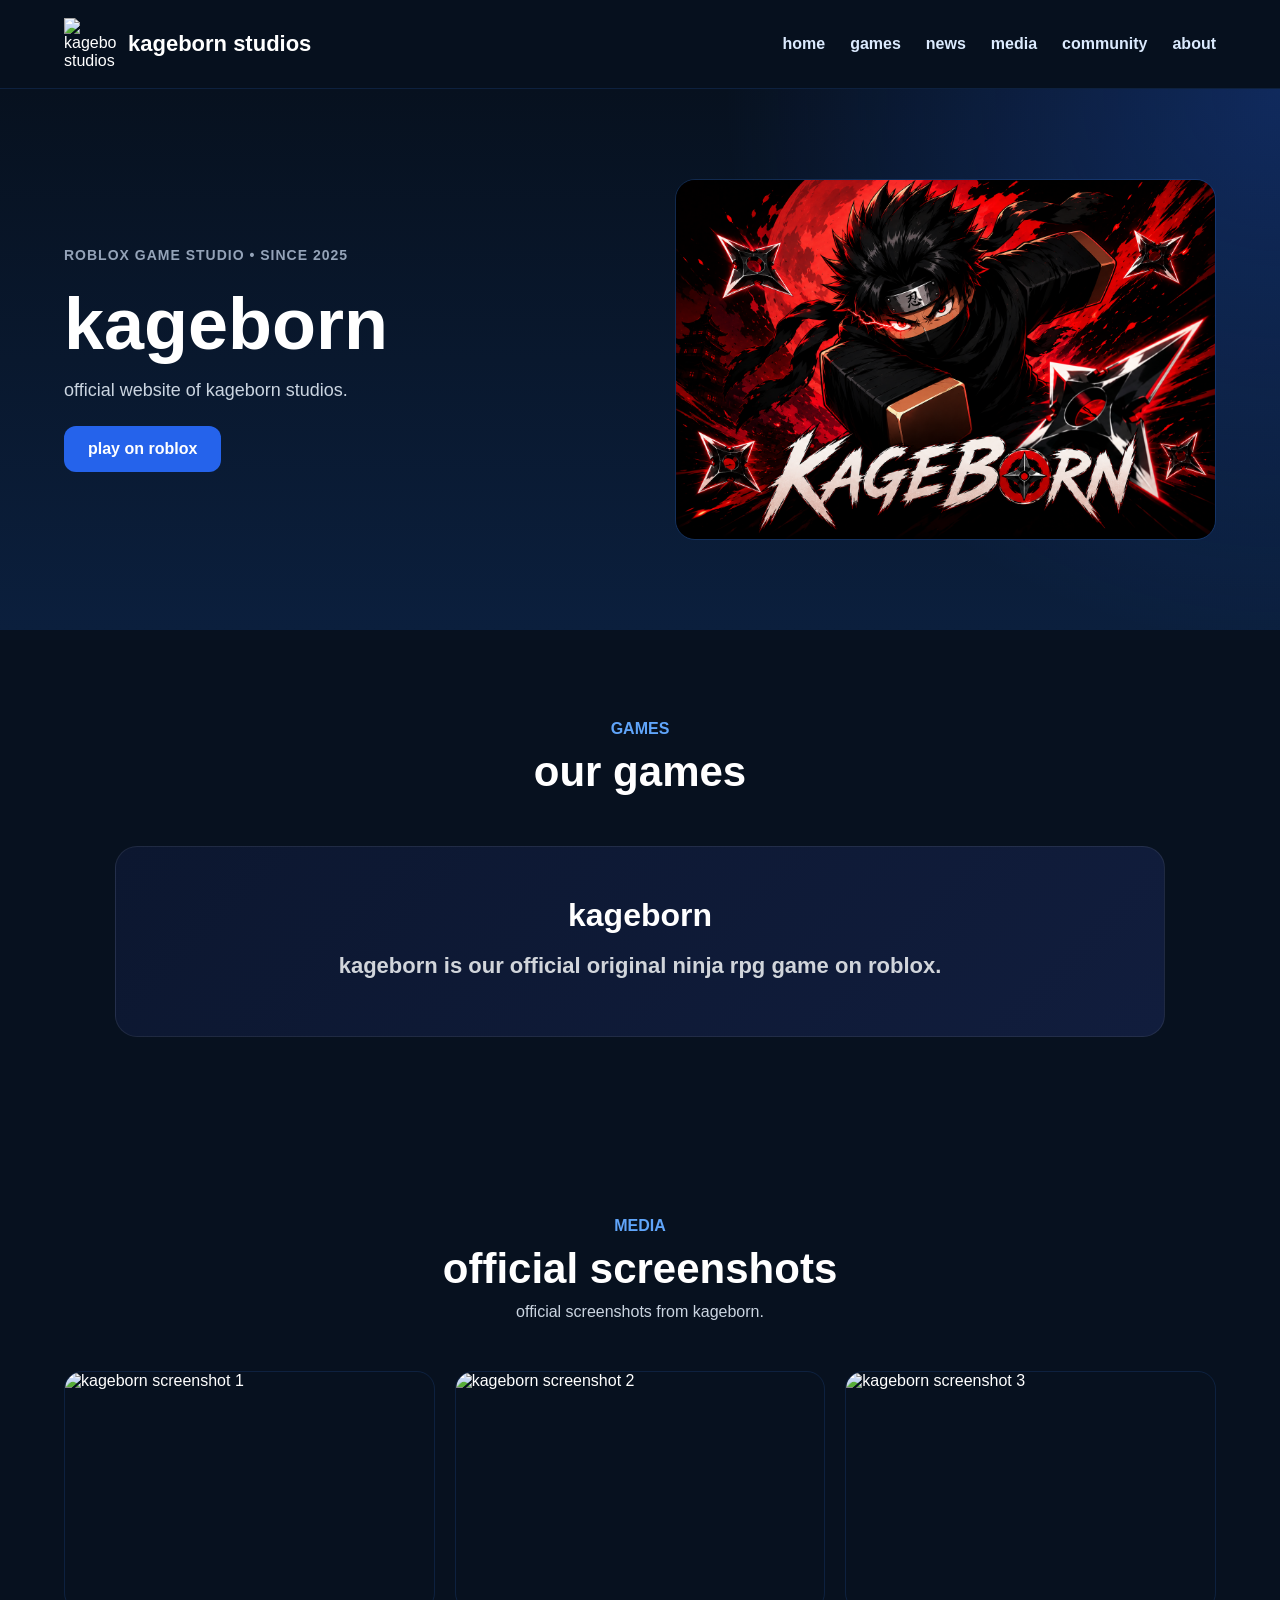
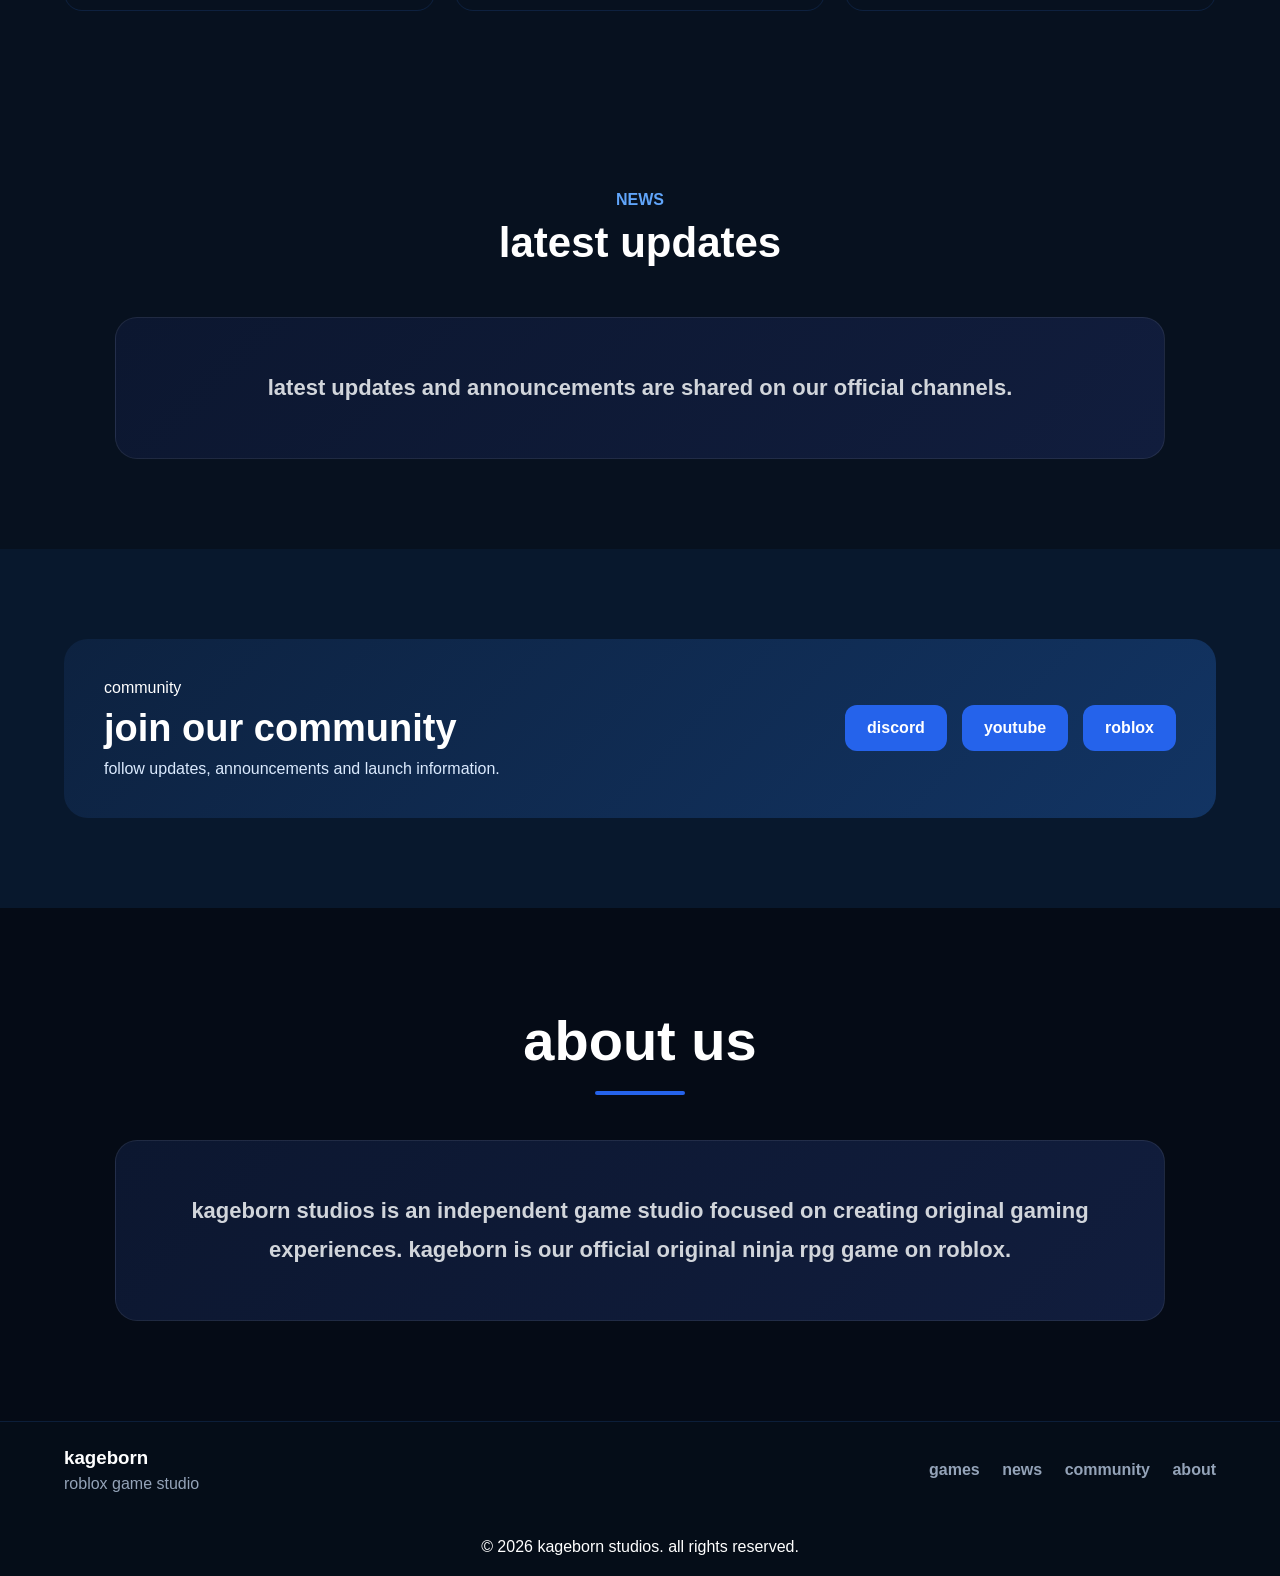
==== index.html @ 682c00c6 "I Added structured data for FAQ and updated content." ====
<!doctype html>
<html lang="en">

<head>
  <meta charset="utf-8">
  <meta name="viewport" content="width=device-width, initial-scale=1.0">
  <meta name="google" content="notranslate">
  <meta http-equiv="content-language" content="en">

  <title>kageborn | roblox ninja rpg</title>
  <meta name="description" content="official website of kageborn studios, creators of kageborn, a roblox ninja rpg game.">

  <link rel="canonical" href="https://kageborn.com/">
  <link rel="icon" type="image/png" href="png/logo.png">
  <link rel="stylesheet" href="style.css">

  <script type="application/ld+json">
  {
    "@context":"https://schema.org",
    "@type":"FAQPage",
    "mainEntity":[
      {
        "@type":"Question",
        "name":"What is Kageborn?",
        "acceptedAnswer":{
          "@type":"Answer",
          "text":"Kageborn is an original ninja RPG game on Roblox developed by Kageborn Studios."
        }
      },
      {
        "@type":"Question",
        "name":"Is Kageborn free to play?",
        "acceptedAnswer":{
          "@type":"Answer",
          "text":"Yes, Kageborn is free to play on Roblox."
        }
      },
      {
        "@type":"Question",
        "name":"Can I play Kageborn on mobile?",
        "acceptedAnswer":{
          "@type":"Answer",
          "text":"Yes, Kageborn supports mobile devices."
        }
      }
    ]
  }
  </script>
</head>

<body>

<header class="site-header">
  <div class="container header-row">
    <div class="brand">
      <img src="png/logo.png" alt="kageborn studios">
      <span translate="no">kageborn studios</span>
    </div>

    <nav>
      <a href="#home">home</a>
      <a href="#games">games</a>
      <a href="#news">news</a>
      <a href="#media">media</a>
      <a href="#community">community</a>
      <a href="#about">about</a>
    </nav>
  </div>
</header>

<main>

<section class="hero" id="home">
  <div class="container hero-grid">
    <div class="hero-text">
      <span class="tag">roblox game studio • since 2025</span>
      <h1 translate="no">kageborn</h1>
      <p>official website of kageborn studios.</p>

      <div class="buttons">
        <a href="https://www.roblox.com/pt/games/104859382729740/kageborn"
           target="_blank"
           rel="noopener"
           class="btn primary">
          play on roblox
        </a>
      </div>
    </div>

    <div class="hero-image">
      <img src="png/logokageborn.png" alt="kageborn logo">
    </div>
  </div>
</section>

<section class="section" id="games">
  <div class="container">
    <div class="section-title">
      <span>games</span>
      <h2>our games</h2>
    </div>

    <div class="about-box">
      <h3>kageborn</h3>
      <p>kageborn is our official original ninja rpg game on roblox.</p>
    </div>
  </div>
</section>

<section class="section gallery-section" id="media">
  <div class="container">
    <div class="section-title">
      <span>media</span>
      <h2>official screenshots</h2>
      <p>official screenshots from kageborn.</p>
    </div>

    <div class="gallery-grid">
      <img src="png/game1.png" alt="kageborn screenshot 1">
      <img src="png/game2.png" alt="kageborn screenshot 2">
      <img src="png/game3.png" alt="kageborn screenshot 3">
    </div>
  </div>
</section>

<section class="section" id="news">
  <div class="container">
    <div class="section-title">
      <span>news</span>
      <h2>latest updates</h2>
    </div>

    <div class="about-box">
      <p>latest updates and announcements are shared on our official channels.</p>
    </div>
  </div>
</section>

<section class="section community-section" id="community">
  <div class="container">
    <div class="community-box">
      <div>
        <span>community</span>
        <h2>join our community</h2>
        <p>follow updates, announcements and launch information.</p>
      </div>

      <div class="community-links">
        <a href="https://discord.gg/5j5veKVhXb" target="_blank">discord</a>
        <a href="https://youtube.com/" target="_blank">youtube</a>
        <a href="https://www.roblox.com/" target="_blank">roblox</a>
      </div>
    </div>
  </div>
</section>

<section class="section about-section" id="about">
  <div class="container">
    <div class="about-title">
      <h2>about us</h2>
      <span></span>
    </div>

    <div class="about-box">
      <p>
        kageborn studios is an independent game studio focused on creating original gaming experiences. kageborn is our official original ninja rpg game on roblox.
      </p>
    </div>
  </div>
</section>

</main>

<footer>
  <div class="container footer-row">
    <div>
      <h3>kageborn</h3>
      <p>roblox game studio</p>
    </div>

    <div>
      <a href="#games">games</a>
      <a href="#news">news</a>
      <a href="#community">community</a>
      <a href="#about">about</a>
    </div>
  </div>

  <div style="text-align:center;padding:20px 0;">
    © 2026 kageborn studios. all rights reserved.
  </div>
</footer>

</body>
</html>
---- style.css ----
*{
    margin:0;
    padding:0;
    box-sizing:border-box;
}

html{
    scroll-behavior:smooth;
}

body{
    background:#07111f;
    color:#ffffff;
    font-family:arial,sans-serif;
}

.container{
    width:90%;
    max-width:1200px;
    margin:auto;
}

.site-header{
    position:sticky;
    top:0;
    z-index:1000;
    background:rgba(7,17,31,.95);
    backdrop-filter:blur(10px);
    border-bottom:1px solid rgba(59,130,246,.15);
}

.header-row{
    display:flex;
    justify-content:space-between;
    align-items:center;
    padding:18px 0;
}

.brand{
    display:flex;
    align-items:center;
    gap:12px;
}

.brand img{
    width:52px;
    height:52px;
    object-fit:contain;
}

.brand span{
    font-size:22px;
    font-weight:700;
}

nav{
    display:flex;
    gap:25px;
    flex-wrap:wrap;
}

nav a{
    text-decoration:none;
    color:#dbeafe;
    font-weight:600;
}

nav a:hover{
    color:#60a5fa;
}

.hero{
    padding:90px 0;
    background:
    radial-gradient(circle at top right, rgba(37,99,235,.30), transparent 40%),
    linear-gradient(180deg,#07111f,#0b1f3d);
}

.hero-grid{
    display:grid;
    grid-template-columns:1fr 1fr;
    gap:70px;
    align-items:center;
}

.tag{
    display:block;
    color:#94a3b8;
    font-size:14px;
    font-weight:700;
    letter-spacing:1px;
    text-transform:uppercase;
    margin-bottom:20px;
}

.hero h1{
    font-size:72px;
    margin-bottom:15px;
}

.hero p{
    color:#cbd5e1;
    font-size:18px;
    margin-bottom:25px;
}

.launch-box{
    display:inline-block;
    padding:15px 24px;
    background:#102c57;
    border:1px solid #2563eb;
    border-radius:14px;
    font-weight:700;
    margin-bottom:30px;
}

.buttons{
    display:flex;
    gap:15px;
    flex-wrap:wrap;
}

.btn{
    padding:14px 24px;
    border-radius:12px;
    text-decoration:none;
    font-weight:700;
    transition:.2s;
}

.primary{
    background:#2563eb;
    color:white;
}

.secondary{
    background:#152844;
    color:white;
}

.btn:hover{
    transform:translateY(-2px);
}

.hero-image{
    display:flex;
    justify-content:flex-end;
}

.hero-image img{
    width:100%;
    max-width:650px;
    display:block;
    border-radius:20px;
    border:1px solid rgba(59,130,246,.20);
}

.section{
    padding:90px 0;
}

.section-title{
    text-align:center;
    max-width:800px;
    margin:auto auto 50px;
}

.section-title span{
    color:#60a5fa;
    font-weight:700;
    text-transform:uppercase;
}

.section-title h2{
    font-size:42px;
    margin:10px 0;
}

.section-title p{
    color:#cbd5e1;
}

.gallery-grid{
    display:grid;
    grid-template-columns:repeat(3,1fr);
    gap:20px;
}

.gallery-grid img{
    width:100%;
    height:240px;
    object-fit:cover;
    border-radius:18px;
    border:1px solid rgba(59,130,246,.15);
}

.about-section{
    background:#050b16;
    padding:100px 0;
}

.about-title{
    text-align:center;
    margin-bottom:45px;
}

.about-title h2{
    font-size:56px;
    font-weight:800;
    color:#ffffff;
}

.about-title span{
    display:block;
    width:90px;
    height:4px;
    margin:18px auto 0;
    border-radius:999px;
    background:#2563eb;
}

.about-box{
    max-width:1050px;
    margin:0 auto;
    background:linear-gradient(135deg,#0c1730,#111d3d);
    border:1px solid rgba(255,255,255,.08);
    border-radius:22px;
    padding:50px;
    text-align:center;
}

.about-box h3{
    font-size:32px;
    margin-bottom:12px;
}

.about-box p{
    color:#d1d5db;
    font-size:22px;
    line-height:1.8;
    font-weight:600;
}

.community-section{
    background:#08182d;
}

.community-box{
    background:linear-gradient(135deg,#0d2240,#123463);
    border-radius:24px;
    padding:40px;
    display:flex;
    justify-content:space-between;
    align-items:center;
    gap:30px;
}

.community-box h2{
    font-size:38px;
    margin:10px 0;
}

.community-box p{
    color:#dbeafe;
}

.community-links{
    display:flex;
    gap:15px;
    flex-wrap:wrap;
}

.community-links a{
    text-decoration:none;
    background:#2563eb;
    color:white;
    padding:14px 22px;
    border-radius:12px;
    font-weight:700;
}

footer{
    border-top:1px solid rgba(59,130,246,.15);
    background:#050d18;
}

.footer-row{
    padding:25px 0;
    color:#94a3b8;
    display:flex;
    justify-content:space-between;
    align-items:center;
    gap:20px;
}

.footer-row h3{
    color:white;
    margin-bottom:6px;
}

.footer-row a{
    color:#94a3b8;
    text-decoration:none;
    margin-left:18px;
    font-weight:700;
}

.footer-row a:hover{
    color:#60a5fa;
}

@media(max-width:900px){

    .hero-grid{
        grid-template-columns:1fr;
    }

    .gallery-grid{
        grid-template-columns:1fr;
    }

    .community-box{
        flex-direction:column;
        text-align:center;
    }

    .header-row{
        flex-direction:column;
        gap:15px;
    }

    .footer-row{
        flex-direction:column;
        text-align:center;
    }

    .footer-row a{
        margin:8px;
        display:inline-block;
    }

    .hero h1{
        font-size:48px;
    }

    .about-title h2{
        font-size:42px;
    }

    .about-box{
        padding:35px;
    }

    .about-box p{
        font-size:18px;
    }
}
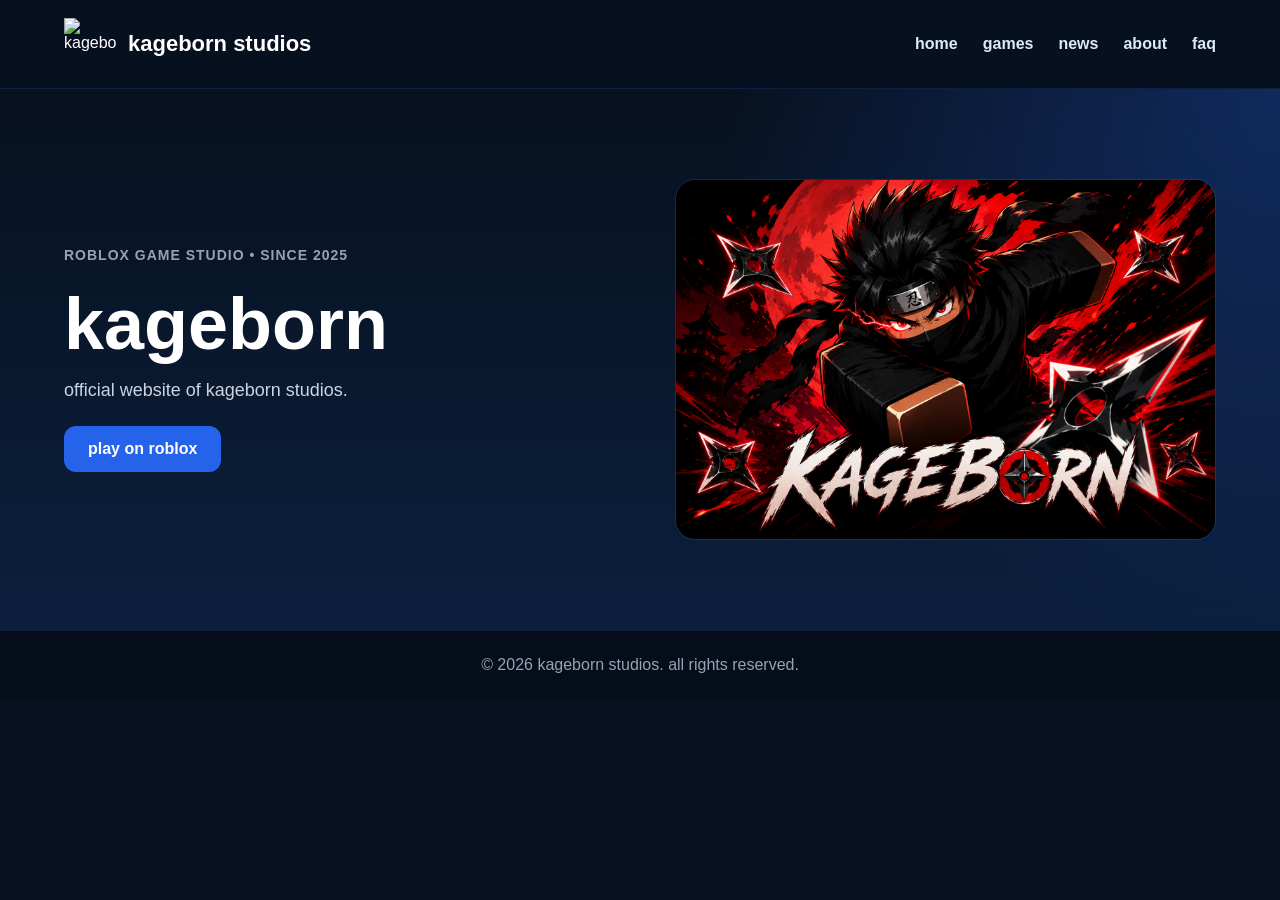
==== commit 3098a697: "I Removed redundant meta tags and sections, streamlined header and footer content." ====
--- a/index.html
+++ b/index.html
@@ -1,194 +1,56 @@
 <!doctype html>
 <html lang="en">
+<head>
+<meta charset="utf-8">
+<meta name="viewport" content="width=device-width, initial-scale=1.0">
+<title>kageborn | roblox ninja rpg</title>
+<meta name="description" content="official website of kageborn studios.">
 
-<head>
-  <meta charset="utf-8">
-  <meta name="viewport" content="width=device-width, initial-scale=1.0">
-  <meta name="google" content="notranslate">
-  <meta http-equiv="content-language" content="en">
-
-  <title>kageborn | roblox ninja rpg</title>
-  <meta name="description" content="official website of kageborn studios, creators of kageborn, a roblox ninja rpg game.">
-
-  <link rel="canonical" href="https://kageborn.com/">
-  <link rel="icon" type="image/png" href="png/logo.png">
-  <link rel="stylesheet" href="style.css">
-
-  <script type="application/ld+json">
-  {
-    "@context":"https://schema.org",
-    "@type":"FAQPage",
-    "mainEntity":[
-      {
-        "@type":"Question",
-        "name":"What is Kageborn?",
-        "acceptedAnswer":{
-          "@type":"Answer",
-          "text":"Kageborn is an original ninja RPG game on Roblox developed by Kageborn Studios."
-        }
-      },
-      {
-        "@type":"Question",
-        "name":"Is Kageborn free to play?",
-        "acceptedAnswer":{
-          "@type":"Answer",
-          "text":"Yes, Kageborn is free to play on Roblox."
-        }
-      },
-      {
-        "@type":"Question",
-        "name":"Can I play Kageborn on mobile?",
-        "acceptedAnswer":{
-          "@type":"Answer",
-          "text":"Yes, Kageborn supports mobile devices."
-        }
-      }
-    ]
-  }
-  </script>
+<link rel="stylesheet" href="style.css">
+<link rel="icon" type="image/png" href="png/logo.png">
 </head>
 
 <body>
 
 <header class="site-header">
-  <div class="container header-row">
-    <div class="brand">
-      <img src="png/logo.png" alt="kageborn studios">
-      <span translate="no">kageborn studios</span>
-    </div>
+<div class="container header-row">
+<div class="brand">
+<img src="png/logo.png" alt="kageborn">
+<span>kageborn studios</span>
+</div>
 
-    <nav>
-      <a href="#home">home</a>
-      <a href="#games">games</a>
-      <a href="#news">news</a>
-      <a href="#media">media</a>
-      <a href="#community">community</a>
-      <a href="#about">about</a>
-    </nav>
-  </div>
+<nav>
+<a href="index.html">home</a>
+<a href="games.html">games</a>
+<a href="news.html">news</a>
+<a href="about.html">about</a>
+<a href="faq.html">faq</a>
+</nav>
+</div>
 </header>
 
-<main>
+<section class="hero">
+<div class="container hero-grid">
 
-<section class="hero" id="home">
-  <div class="container hero-grid">
-    <div class="hero-text">
-      <span class="tag">roblox game studio • since 2025</span>
-      <h1 translate="no">kageborn</h1>
-      <p>official website of kageborn studios.</p>
+<div>
+<span class="tag">roblox game studio • since 2025</span>
+<h1>kageborn</h1>
+<p>official website of kageborn studios.</p>
 
-      <div class="buttons">
-        <a href="https://www.roblox.com/pt/games/104859382729740/kageborn"
-           target="_blank"
-           rel="noopener"
-           class="btn primary">
-          play on roblox
-        </a>
-      </div>
-    </div>
+<a class="btn" href="https://www.roblox.com/pt/games/104859382729740/kageborn">
+play on roblox
+</a>
+</div>
 
-    <div class="hero-image">
-      <img src="png/logokageborn.png" alt="kageborn logo">
-    </div>
-  </div>
+<div>
+<img src="png/logokageborn.png" alt="kageborn logo">
+</div>
+
+</div>
 </section>
 
-<section class="section" id="games">
-  <div class="container">
-    <div class="section-title">
-      <span>games</span>
-      <h2>our games</h2>
-    </div>
-
-    <div class="about-box">
-      <h3>kageborn</h3>
-      <p>kageborn is our official original ninja rpg game on roblox.</p>
-    </div>
-  </div>
-</section>
-
-<section class="section gallery-section" id="media">
-  <div class="container">
-    <div class="section-title">
-      <span>media</span>
-      <h2>official screenshots</h2>
-      <p>official screenshots from kageborn.</p>
-    </div>
-
-    <div class="gallery-grid">
-      <img src="png/game1.png" alt="kageborn screenshot 1">
-      <img src="png/game2.png" alt="kageborn screenshot 2">
-      <img src="png/game3.png" alt="kageborn screenshot 3">
-    </div>
-  </div>
-</section>
-
-<section class="section" id="news">
-  <div class="container">
-    <div class="section-title">
-      <span>news</span>
-      <h2>latest updates</h2>
-    </div>
-
-    <div class="about-box">
-      <p>latest updates and announcements are shared on our official channels.</p>
-    </div>
-  </div>
-</section>
-
-<section class="section community-section" id="community">
-  <div class="container">
-    <div class="community-box">
-      <div>
-        <span>community</span>
-        <h2>join our community</h2>
-        <p>follow updates, announcements and launch information.</p>
-      </div>
-
-      <div class="community-links">
-        <a href="https://discord.gg/5j5veKVhXb" target="_blank">discord</a>
-        <a href="https://youtube.com/" target="_blank">youtube</a>
-        <a href="https://www.roblox.com/" target="_blank">roblox</a>
-      </div>
-    </div>
-  </div>
-</section>
-
-<section class="section about-section" id="about">
-  <div class="container">
-    <div class="about-title">
-      <h2>about us</h2>
-      <span></span>
-    </div>
-
-    <div class="about-box">
-      <p>
-        kageborn studios is an independent game studio focused on creating original gaming experiences. kageborn is our official original ninja rpg game on roblox.
-      </p>
-    </div>
-  </div>
-</section>
-
-</main>
-
 <footer>
-  <div class="container footer-row">
-    <div>
-      <h3>kageborn</h3>
-      <p>roblox game studio</p>
-    </div>
-
-    <div>
-      <a href="#games">games</a>
-      <a href="#news">news</a>
-      <a href="#community">community</a>
-      <a href="#about">about</a>
-    </div>
-  </div>
-
-  <div style="text-align:center;padding:20px 0;">
-    © 2026 kageborn studios. all rights reserved.
-  </div>
+<p>© 2026 kageborn studios. all rights reserved.</p>
 </footer>
 
 </body>
--- a/style.css
+++ b/style.css
@@ -83,6 +83,14 @@
     align-items:center;
 }
 
+.hero img{
+    width:100%;
+    max-width:650px;
+    display:block;
+    border-radius:20px;
+    border:1px solid rgba(59,130,246,.20);
+}
+
 .tag{
     display:block;
     color:#94a3b8;
@@ -104,37 +112,14 @@
     margin-bottom:25px;
 }
 
-.launch-box{
+.btn{
     display:inline-block;
-    padding:15px 24px;
-    background:#102c57;
-    border:1px solid #2563eb;
-    border-radius:14px;
-    font-weight:700;
-    margin-bottom:30px;
-}
-
-.buttons{
-    display:flex;
-    gap:15px;
-    flex-wrap:wrap;
-}
-
-.btn{
     padding:14px 24px;
     border-radius:12px;
     text-decoration:none;
     font-weight:700;
     transition:.2s;
-}
-
-.primary{
     background:#2563eb;
-    color:white;
-}
-
-.secondary{
-    background:#152844;
     color:white;
 }
 
@@ -142,42 +127,25 @@
     transform:translateY(-2px);
 }
 
-.hero-image{
-    display:flex;
-    justify-content:flex-end;
-}
-
-.hero-image img{
-    width:100%;
-    max-width:650px;
-    display:block;
-    border-radius:20px;
-    border:1px solid rgba(59,130,246,.20);
-}
-
 .section{
     padding:90px 0;
 }
 
-.section-title{
-    text-align:center;
-    max-width:800px;
-    margin:auto auto 50px;
+.section h1{
+    font-size:52px;
+    margin-bottom:20px;
 }
 
-.section-title span{
-    color:#60a5fa;
-    font-weight:700;
-    text-transform:uppercase;
+.section h2{
+    font-size:36px;
+    margin-bottom:15px;
 }
 
-.section-title h2{
-    font-size:42px;
-    margin:10px 0;
-}
-
-.section-title p{
-    color:#cbd5e1;
+.section p{
+    color:#d1d5db;
+    font-size:20px;
+    line-height:1.7;
+    margin-bottom:14px;
 }
 
 .gallery-grid{
@@ -194,123 +162,15 @@
     border:1px solid rgba(59,130,246,.15);
 }
 
-.about-section{
-    background:#050b16;
-    padding:100px 0;
-}
-
-.about-title{
-    text-align:center;
-    margin-bottom:45px;
-}
-
-.about-title h2{
-    font-size:56px;
-    font-weight:800;
-    color:#ffffff;
-}
-
-.about-title span{
-    display:block;
-    width:90px;
-    height:4px;
-    margin:18px auto 0;
-    border-radius:999px;
-    background:#2563eb;
-}
-
-.about-box{
-    max-width:1050px;
-    margin:0 auto;
-    background:linear-gradient(135deg,#0c1730,#111d3d);
-    border:1px solid rgba(255,255,255,.08);
-    border-radius:22px;
-    padding:50px;
-    text-align:center;
-}
-
-.about-box h3{
-    font-size:32px;
-    margin-bottom:12px;
-}
-
-.about-box p{
-    color:#d1d5db;
-    font-size:22px;
-    line-height:1.8;
-    font-weight:600;
-}
-
-.community-section{
-    background:#08182d;
-}
-
-.community-box{
-    background:linear-gradient(135deg,#0d2240,#123463);
-    border-radius:24px;
-    padding:40px;
-    display:flex;
-    justify-content:space-between;
-    align-items:center;
-    gap:30px;
-}
-
-.community-box h2{
-    font-size:38px;
-    margin:10px 0;
-}
-
-.community-box p{
-    color:#dbeafe;
-}
-
-.community-links{
-    display:flex;
-    gap:15px;
-    flex-wrap:wrap;
-}
-
-.community-links a{
-    text-decoration:none;
-    background:#2563eb;
-    color:white;
-    padding:14px 22px;
-    border-radius:12px;
-    font-weight:700;
-}
-
 footer{
     border-top:1px solid rgba(59,130,246,.15);
     background:#050d18;
-}
-
-.footer-row{
-    padding:25px 0;
+    text-align:center;
+    padding:25px;
     color:#94a3b8;
-    display:flex;
-    justify-content:space-between;
-    align-items:center;
-    gap:20px;
-}
-
-.footer-row h3{
-    color:white;
-    margin-bottom:6px;
-}
-
-.footer-row a{
-    color:#94a3b8;
-    text-decoration:none;
-    margin-left:18px;
-    font-weight:700;
-}
-
-.footer-row a:hover{
-    color:#60a5fa;
 }
 
 @media(max-width:900px){
-
     .hero-grid{
         grid-template-columns:1fr;
     }
@@ -319,39 +179,12 @@
         grid-template-columns:1fr;
     }
 
-    .community-box{
-        flex-direction:column;
-        text-align:center;
-    }
-
     .header-row{
         flex-direction:column;
         gap:15px;
     }
 
-    .footer-row{
-        flex-direction:column;
-        text-align:center;
-    }
-
-    .footer-row a{
-        margin:8px;
-        display:inline-block;
-    }
-
     .hero h1{
         font-size:48px;
     }
-
-    .about-title h2{
-        font-size:42px;
-    }
-
-    .about-box{
-        padding:35px;
-    }
-
-    .about-box p{
-        font-size:18px;
-    }
 }
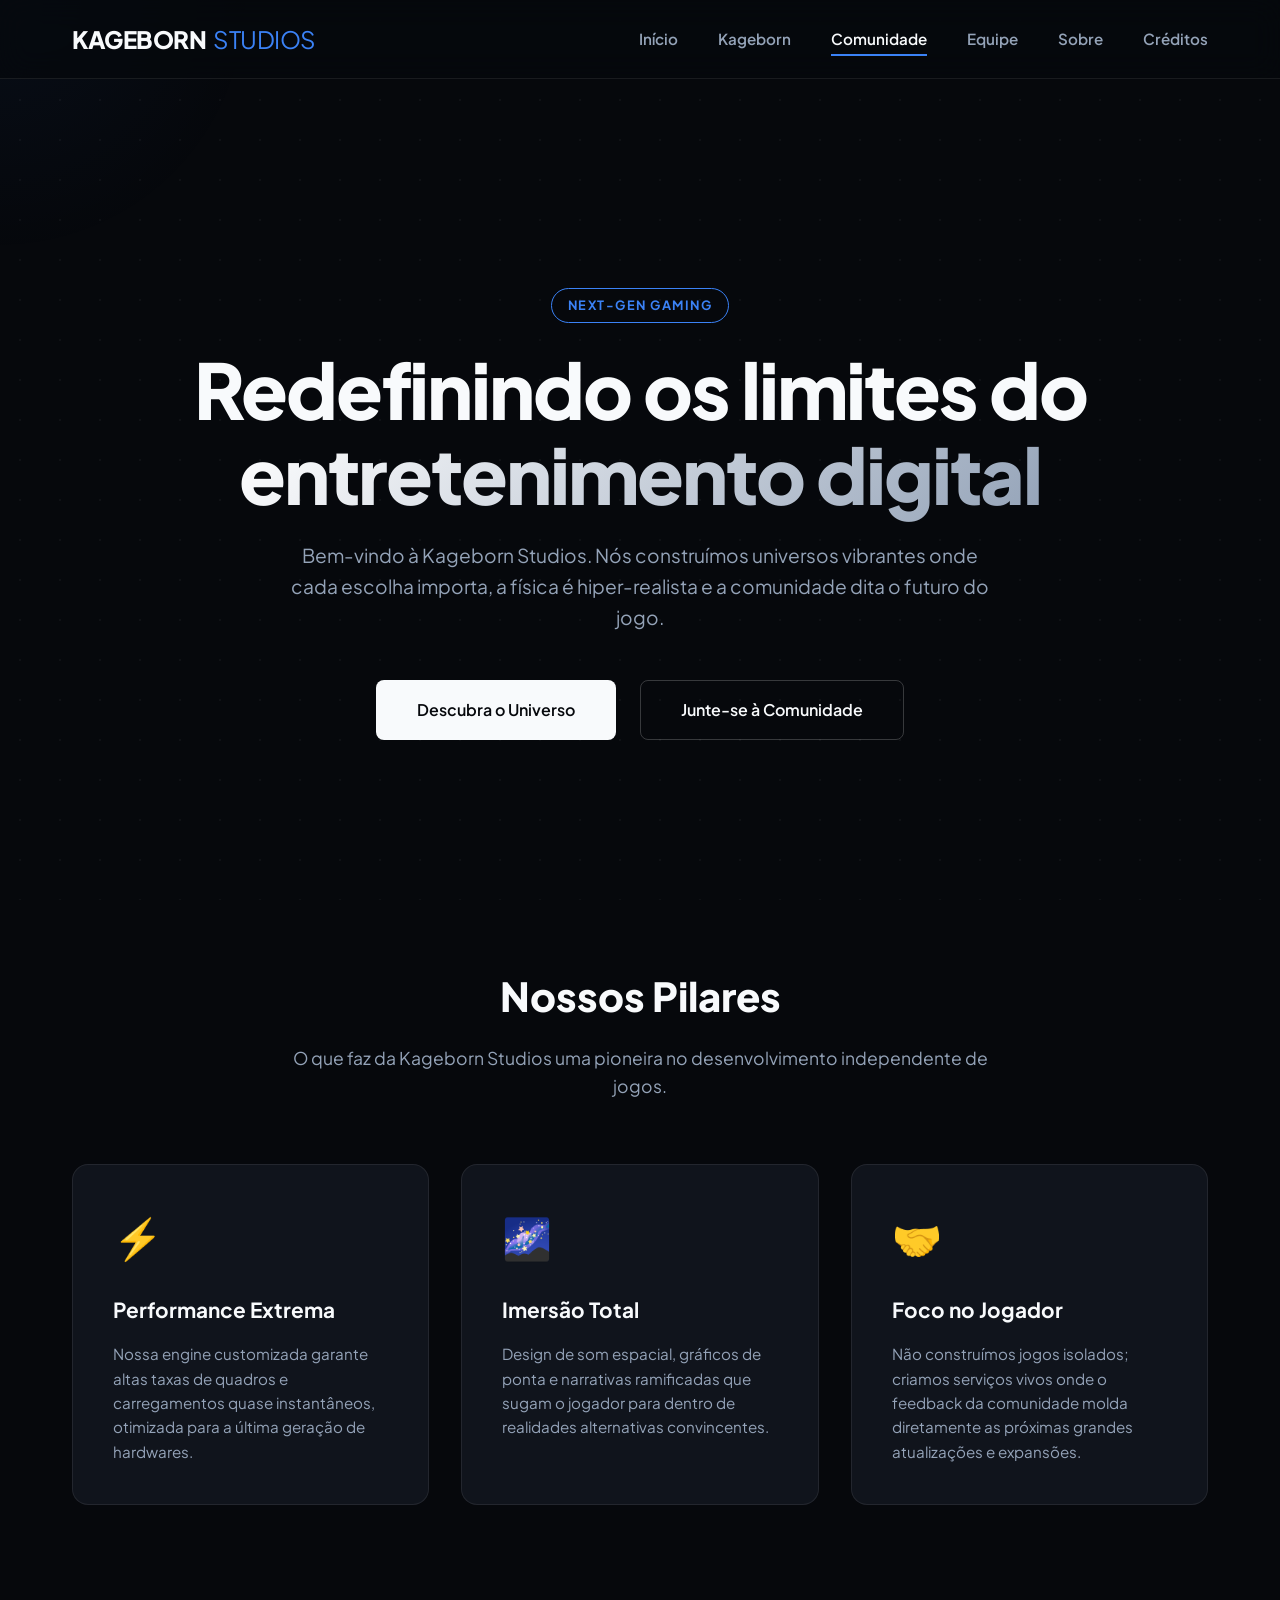
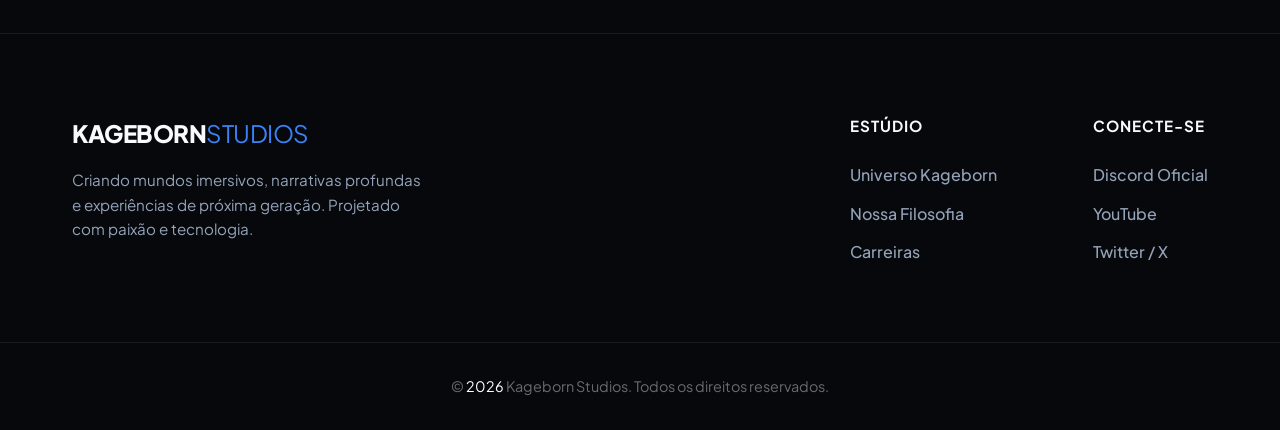
==== commit eb762376: "d" ====
--- a/index.html
+++ b/index.html
@@ -1,57 +1,115 @@
-<!doctype html>
-<html lang="en">
+<!DOCTYPE html>
+<html lang="pt-BR">
+
 <head>
-<meta charset="utf-8">
-<meta name="viewport" content="width=device-width, initial-scale=1.0">
-<title>kageborn | roblox ninja rpg</title>
-<meta name="description" content="official website of kageborn studios.">
-
-<link rel="stylesheet" href="style.css">
-<link rel="icon" type="image/png" href="png/logo.png">
+    <meta charset="UTF-8">
+    <meta name="viewport" content="width=device-width, initial-scale=1.0">
+    <title>Home | Kageborn Studios</title>
+    <link rel="stylesheet" href="style.css">
+    <link href="https://fonts.googleapis.com/css2?family=Plus+Jakarta+Sans:wght@300;400;600;800&display=swap"
+        rel="stylesheet">
+    <link rel="stylesheet" href="https://cdnjs.cloudflare.com/ajax/libs/font-awesome/6.0.0-beta3/css/all.min.css" />
 </head>
 
 <body>
+    <div class="custom-gradient-glow" id="bgGlow"></div>
 
-<header class="site-header">
-<div class="container header-row">
-<div class="brand">
-<img src="png/logo.png" alt="kageborn">
-<span>kageborn studios</span>
-</div>
+    <header class="navbar">
+        <div class="nav-container">
+            <a href="https://kageborn.com/" class="logo">KAGEBORN<span>&nbsp STUDIOS</span></a>
+            <nav class="nav-links">
+                <a href="https://kageborn.com/" class="nav-item ">Início</a>
+                <a href="kageborn" class="nav-item ">Kageborn</a>
+                <a href="community" class="nav-item active">Comunidade</a>
+                <a href="team" class="nav-item ">Equipe</a>
+                <a href="about" class="nav-item ">Sobre</a>
+                <a href="credits" class="nav-item ">Créditos</a>
+            </nav>
+            <button class="menu-toggle" id="menuToggle">
+                <span class="bar"></span>
+                <span class="bar"></span>
+                <span class="bar"></span>
+            </button>
+        </div>
+    </header>
 
-<nav>
-<a href="index.html">home</a>
-<a href="games.html">games</a>
-<a href="news.html">news</a>
-<a href="about.html">about</a>
-<a href="faq.html">faq</a>
-</nav>
-</div>
-</header>
+    <main class="main-content">
 
-<section class="hero">
-<div class="container hero-grid">
+        <section class="hero-section">
+            <div class="container hero-container reveal">
+                <div class="hero-tag">NEXT-GEN GAMING</div>
+                <h1 class="hero-title">Redefinindo os limites do <span>entretenimento digital</span></h1>
+                <p class="hero-subtitle">Bem-vindo à Kageborn Studios. Nós construímos universos vibrantes onde cada
+                    escolha importa, a física é hiper-realista e a comunidade dita o futuro do jogo.</p>
+                <div class="hero-actions">
+                    <a href="kageborn.html" class="btn btn-primary">Descubra o Universo</a>
+                    <a href="comunidade.html" class="btn btn-secondary">Junte-se à Comunidade</a>
+                </div>
+            </div>
+        </section>
 
-<div>
-<span class="tag">roblox game studio • since 2025</span>
-<h1>kageborn</h1>
-<p>official website of kageborn studios.</p>
+        <section class="feature-section">
+            <div class="container feature-container">
+                <div class="section-header reveal">
+                    <h2>Nossos Pilares</h2>
+                    <p>O que faz da Kageborn Studios uma pioneira no desenvolvimento independente de jogos.</p>
+                </div>
+                <div class="grid-3 reveal">
+                    <div class="glass-card" data-tilt>
+                        <div class="card-icon">⚡</div>
+                        <h3>Performance Extrema</h3>
+                        <p>Nossa engine customizada garante altas taxas de quadros e carregamentos quase instantâneos,
+                            otimizada para a última geração de hardwares.</p>
+                    </div>
+                    <div class="glass-card" data-tilt>
+                        <div class="card-icon">🌌</div>
+                        <h3>Imersão Total</h3>
+                        <p>Design de som espacial, gráficos de ponta e narrativas ramificadas que sugam o jogador para
+                            dentro de realidades alternativas convincentes.</p>
+                    </div>
+                    <div class="glass-card" data-tilt>
+                        <div class="card-icon">🤝</div>
+                        <h3>Foco no Jogador</h3>
+                        <p>Não construímos jogos isolados; criamos serviços vivos onde o feedback da comunidade molda
+                            diretamente as próximas grandes atualizações e expansões.</p>
+                    </div>
+                </div>
+            </div>
+        </section>
 
-<a class="btn" href="https://www.roblox.com/pt/games/104859382729740/kageborn">
-play on roblox
-</a>
-</div>
+    </main>
 
-<div>
-<img src="png/logokageborn.png" alt="kageborn logo">
-</div>
+    <footer class="footer">
+        <div class="container footer-top">
+            <div class="footer-brand">
+                <h2 class="logo">KAGEBORN<span>STUDIOS</span></h2>
+                <p>Criando mundos imersivos, narrativas profundas e experiências de próxima geração. Projetado com
+                    paixão e tecnologia.</p>
+            </div>
+            <div class="footer-links-grid">
+                <div class="footer-column">
+                    <h4>Estúdio</h4>
+                    <a href="kageborn">Universo Kageborn</a>
+                    <a href="about">Nossa Filosofia</a>
+                    <a href="team">Carreiras</a>
+                </div>
+                <div class="footer-column">
+                    <h4>Conecte-se</h4>
+                    <a href="comunidade">Discord Oficial</a>
+                    <a href="comunidade">YouTube</a>
+                    <a href="comunidade">Twitter / X</a>
+                </div>
+            </div>
+        </div>
+        <div class="footer-bottom">
+            <div class="container">
+                <p>&copy; <span id="current-year" style="color: #ffffff !important"></span> Kageborn Studios. Todos os
+                    direitos reservados.</p>
+            </div>
+        </div>
+    </footer>
 
-</div>
-</section>
+    <script src="script.js"></script>
+</body>
 
-<footer>
-<p>© 2026 kageborn studios. all rights reserved.</p>
-</footer>
-
-</body>
-</html>
+</html>
--- a/style.css
+++ b/style.css
@@ -1,190 +1,845 @@
-*{
-    margin:0;
-    padding:0;
-    box-sizing:border-box;
-}
-
-html{
-    scroll-behavior:smooth;
-}
-
-body{
-    background:#07111f;
-    color:#ffffff;
-    font-family:arial,sans-serif;
-}
-
-.container{
-    width:90%;
-    max-width:1200px;
-    margin:auto;
-}
-
-.site-header{
-    position:sticky;
-    top:0;
-    z-index:1000;
-    background:rgba(7,17,31,.95);
-    backdrop-filter:blur(10px);
-    border-bottom:1px solid rgba(59,130,246,.15);
-}
-
-.header-row{
-    display:flex;
-    justify-content:space-between;
-    align-items:center;
-    padding:18px 0;
-}
-
-.brand{
-    display:flex;
-    align-items:center;
-    gap:12px;
-}
-
-.brand img{
-    width:52px;
-    height:52px;
-    object-fit:contain;
-}
-
-.brand span{
-    font-size:22px;
-    font-weight:700;
-}
-
-nav{
-    display:flex;
-    gap:25px;
-    flex-wrap:wrap;
-}
-
-nav a{
-    text-decoration:none;
-    color:#dbeafe;
-    font-weight:600;
-}
-
-nav a:hover{
-    color:#60a5fa;
-}
-
-.hero{
-    padding:90px 0;
-    background:
-    radial-gradient(circle at top right, rgba(37,99,235,.30), transparent 40%),
-    linear-gradient(180deg,#07111f,#0b1f3d);
-}
-
-.hero-grid{
-    display:grid;
-    grid-template-columns:1fr 1fr;
-    gap:70px;
-    align-items:center;
-}
-
-.hero img{
-    width:100%;
-    max-width:650px;
-    display:block;
-    border-radius:20px;
-    border:1px solid rgba(59,130,246,.20);
-}
-
-.tag{
-    display:block;
-    color:#94a3b8;
-    font-size:14px;
-    font-weight:700;
-    letter-spacing:1px;
-    text-transform:uppercase;
-    margin-bottom:20px;
-}
-
-.hero h1{
-    font-size:72px;
-    margin-bottom:15px;
-}
-
-.hero p{
-    color:#cbd5e1;
-    font-size:18px;
-    margin-bottom:25px;
-}
-
-.btn{
-    display:inline-block;
-    padding:14px 24px;
-    border-radius:12px;
-    text-decoration:none;
-    font-weight:700;
-    transition:.2s;
-    background:#2563eb;
-    color:white;
-}
-
-.btn:hover{
-    transform:translateY(-2px);
-}
-
-.section{
-    padding:90px 0;
-}
-
-.section h1{
-    font-size:52px;
-    margin-bottom:20px;
-}
-
-.section h2{
-    font-size:36px;
-    margin-bottom:15px;
-}
-
-.section p{
-    color:#d1d5db;
-    font-size:20px;
-    line-height:1.7;
-    margin-bottom:14px;
-}
-
-.gallery-grid{
-    display:grid;
-    grid-template-columns:repeat(3,1fr);
-    gap:20px;
-}
-
-.gallery-grid img{
-    width:100%;
-    height:240px;
-    object-fit:cover;
-    border-radius:18px;
-    border:1px solid rgba(59,130,246,.15);
-}
-
-footer{
-    border-top:1px solid rgba(59,130,246,.15);
-    background:#050d18;
-    text-align:center;
-    padding:25px;
-    color:#94a3b8;
-}
-
-@media(max-width:900px){
-    .hero-grid{
-        grid-template-columns:1fr;
-    }
-
-    .gallery-grid{
-        grid-template-columns:1fr;
-    }
-
-    .header-row{
-        flex-direction:column;
-        gap:15px;
-    }
-
-    .hero h1{
-        font-size:48px;
-    }
-}
+/* ==========================================================================
+   VARIÁVEIS - KAGEBORN STUDIOS
+   ========================================================================== */
+:root {
+    --bg-dark: #06080c;
+    --surface: #10141c;
+    --surface-light: #1a202c;
+    --accent: #3b82f6;
+    /* Azul energético e limpo */
+    --accent-hover: #60a5fa;
+    --text-main: #f8fafc;
+    --text-muted: #94a3b8;
+    --border: rgba(255, 255, 255, 0.08);
+    --border-hover: rgba(255, 255, 255, 0.2);
+    --transition: all 0.4s cubic-bezier(0.25, 1, 0.5, 1);
+    --font-main: 'Plus Jakarta Sans', sans-serif;
+}
+
+/* ==========================================================================
+   RESET E ESTRUTURA GLOBAL (Garantindo Centralização)
+   ========================================================================== */
+* {
+    box-sizing: border-box;
+    margin: 0;
+    padding: 0;
+    scroll-behavior: smooth;
+}
+
+body {
+    font-family: var(--font-main);
+    background-color: var(--bg-dark);
+    color: var(--text-main);
+    line-height: 1.6;
+    overflow-x: hidden;
+    /* Flexbox no Body para empurrar o footer pra baixo e centralizar eixos */
+    display: flex;
+    flex-direction: column;
+    min-height: 100vh;
+}
+
+/* Fundo pontilhado estilo Studio Tech */
+body::before {
+    content: '';
+    position: fixed;
+    top: 0;
+    left: 0;
+    width: 100%;
+    height: 100%;
+    background-image: radial-gradient(var(--border) 1px, transparent 1px);
+    background-size: 40px 40px;
+    z-index: -2;
+    pointer-events: none;
+    opacity: 0.5;
+}
+
+/* Brilho que segue o mouse */
+.custom-gradient-glow {
+    position: fixed;
+    top: 0;
+    left: 0;
+    width: 600px;
+    height: 600px;
+    background: radial-gradient(circle, rgba(59, 130, 246, 0.05) 0%, transparent 60%);
+    border-radius: 50%;
+    pointer-events: none;
+    z-index: -1;
+    transform: translate(-50%, -50%);
+    transition: width 0.2s, height 0.2s;
+}
+
+/* CONTAINER CENTRALIZADOR UNIVERSAL */
+.container {
+    width: 100%;
+    max-width: 1200px;
+    margin: 0 auto;
+    padding: 0 2rem;
+    display: flex;
+    flex-direction: column;
+    /* Organiza os blocos verticalmente de forma centralizada */
+}
+
+/* ==========================================================================
+   HEADER / NAVBAR
+   ========================================================================== */
+.navbar {
+    position: fixed;
+    top: 0;
+    left: 0;
+    width: 100%;
+    z-index: 100;
+    backdrop-filter: blur(15px);
+    -webkit-backdrop-filter: blur(15px);
+    background: rgba(6, 8, 12, 0.75);
+    border-bottom: 1px solid var(--border);
+    transition: var(--transition);
+    padding: 1.25rem 0;
+}
+
+.navbar.scrolled {
+    padding: 0.8rem 0;
+    background: rgba(6, 8, 12, 0.95);
+}
+
+.nav-container {
+    width: 100%;
+    max-width: 1200px;
+    margin: 0 auto;
+    padding: 0 2rem;
+    display: flex;
+    justify-content: space-between;
+    align-items: center;
+}
+
+.logo {
+    font-size: 1.5rem;
+    font-weight: 800;
+    color: var(--text-main);
+    text-decoration: none;
+    letter-spacing: -0.5px;
+}
+
+.logo span {
+    color: var(--accent);
+    font-weight: 400;
+}
+
+.nav-links {
+    display: flex;
+    gap: 2.5rem;
+    align-items: center;
+}
+
+.nav-item {
+    color: var(--text-muted);
+    text-decoration: none;
+    font-weight: 600;
+    font-size: 0.95rem;
+    transition: var(--transition);
+    position: relative;
+}
+
+.nav-item:hover,
+.nav-item.active {
+    color: var(--text-main);
+}
+
+.nav-item::after {
+    content: '';
+    position: absolute;
+    bottom: -5px;
+    left: 0;
+    width: 0;
+    height: 2px;
+    background-color: var(--accent);
+    transition: var(--transition);
+}
+
+.nav-item.active::after,
+.nav-item:hover::after {
+    width: 100%;
+}
+
+.menu-toggle {
+    display: none;
+    background: none;
+    border: none;
+    cursor: pointer;
+    flex-direction: column;
+    gap: 5px;
+}
+
+.menu-toggle .bar {
+    display: block;
+    width: 25px;
+    height: 2px;
+    background-color: var(--text-main);
+    transition: 0.3s;
+}
+
+/* ==========================================================================
+   MAIN CONTENT & SEÇÕES
+   ========================================================================== */
+.main-content {
+    flex: 1;
+    /* Ocupa todo o espaço vertical restante */
+    display: flex;
+    flex-direction: column;
+    align-items: center;
+    /* Centraliza o conteúdo principal */
+    width: 100%;
+    padding-top: 8rem;
+    /* Espaço pro Header */
+    padding-bottom: 4rem;
+}
+
+section {
+    width: 100%;
+    display: flex;
+    flex-direction: column;
+    align-items: center;
+    padding: 4rem 0;
+}
+
+/* CABEÇALHOS DAS PÁGINAS (Hero Menor) */
+.page-header {
+    text-align: center;
+    margin-bottom: 2rem;
+}
+
+.page-header h1 {
+    font-size: clamp(2.5rem, 5vw, 4rem);
+    font-weight: 800;
+    letter-spacing: -1.5px;
+    margin-bottom: 1rem;
+}
+
+.page-header h1 span {
+    color: var(--accent);
+}
+
+.page-header p {
+    color: var(--text-muted);
+    font-size: 1.2rem;
+    max-width: 700px;
+    margin: 0 auto;
+}
+
+/* HERO PRINCIPAL (index.html) */
+.hero-container {
+    align-items: center;
+    text-align: center;
+    padding: 6rem 2rem;
+}
+
+.hero-tag {
+    display: inline-block;
+    padding: 0.4rem 1rem;
+    border: 1px solid var(--accent);
+    border-radius: 50px;
+    font-size: 0.8rem;
+    font-weight: 700;
+    color: var(--accent);
+    margin-bottom: 1.5rem;
+    letter-spacing: 1.5px;
+}
+
+.hero-title {
+    font-size: clamp(3rem, 6vw, 5rem);
+    font-weight: 800;
+    line-height: 1.1;
+    letter-spacing: -2px;
+    margin-bottom: 1.5rem;
+    max-width: 900px;
+}
+
+.hero-title span {
+    background: linear-gradient(135deg, #fff, var(--text-muted));
+    -webkit-background-clip: text;
+    -webkit-text-fill-color: transparent;
+}
+
+.hero-subtitle {
+    font-size: 1.2rem;
+    color: var(--text-muted);
+    max-width: 700px;
+    margin-bottom: 3rem;
+}
+
+.hero-actions {
+    display: flex;
+    gap: 1.5rem;
+    justify-content: center;
+}
+
+/* BOTÕES GERAIS */
+.btn {
+    display: inline-block;
+    padding: 1rem 2.5rem;
+    font-weight: 600;
+    border-radius: 8px;
+    text-decoration: none;
+    transition: var(--transition);
+    text-align: center;
+    cursor: pointer;
+    border: 1px solid transparent;
+}
+
+.btn-primary {
+    background: var(--text-main);
+    color: var(--bg-dark);
+}
+
+.btn-primary:hover {
+    background: transparent;
+    color: var(--text-main);
+    border-color: var(--text-main);
+}
+
+.btn-secondary {
+    background: transparent;
+    color: var(--text-main);
+    border-color: var(--border-hover);
+}
+
+.btn-secondary:hover {
+    background: var(--surface-light);
+    border-color: var(--text-main);
+}
+
+.w-100 {
+    width: 100%;
+}
+
+.mt-4 {
+    margin-top: 2rem;
+}
+
+/* ==========================================================================
+   COMPONENTES (Cards, Grids, Layouts Específicos)
+   ========================================================================== */
+.section-header {
+    text-align: center;
+    margin-bottom: 4rem;
+    max-width: 700px;
+    align-self: center;
+}
+
+.section-header h2 {
+    font-size: 2.5rem;
+    font-weight: 800;
+    margin-bottom: 1rem;
+}
+
+.section-header p {
+    color: var(--text-muted);
+    font-size: 1.1rem;
+}
+
+.grid-2 {
+    display: grid;
+    grid-template-columns: repeat(2, 1fr);
+    gap: 3rem;
+    width: 100%;
+}
+
+.grid-3 {
+    display: grid;
+    grid-template-columns: repeat(3, 1fr);
+    gap: 2rem;
+    width: 100%;
+}
+
+/* GLASS CARD PADRÃO */
+.glass-card {
+    background: var(--surface);
+    border: 1px solid var(--border);
+    border-radius: 16px;
+    padding: 2.5rem;
+    transition: var(--transition);
+    display: flex;
+    flex-direction: column;
+}
+
+.glass-card:hover {
+    border-color: var(--border-hover);
+    box-shadow: 0 10px 30px rgba(0, 0, 0, 0.5);
+    transform: translateY(-5px);
+}
+
+.card-icon {
+    font-size: 2.5rem;
+    margin-bottom: 1.5rem;
+}
+
+.glass-card h3 {
+    font-size: 1.3rem;
+    margin-bottom: 1rem;
+    color: var(--text-main);
+}
+
+.glass-card p {
+    color: var(--text-muted);
+    font-size: 0.95rem;
+}
+
+/* KAGEBORN PAGE (SPLIT LAYOUT) */
+.split-layout {
+    display: grid;
+    grid-template-columns: 1fr 1fr;
+    gap: 4rem;
+    align-items: center;
+    width: 100%;
+}
+
+.text-content h2 {
+    font-size: 2rem;
+    margin-bottom: 1.5rem;
+}
+
+.text-content p {
+    color: var(--text-muted);
+    margin-bottom: 1rem;
+    font-size: 1.05rem;
+    line-height: 1.8;
+    text-align: justify;
+}
+
+.feature-list {
+    list-style: none;
+    margin-top: 2rem;
+}
+
+.feature-list li {
+    margin-bottom: 1rem;
+    color: var(--text-muted);
+    padding-left: 1.5rem;
+    position: relative;
+}
+
+.feature-list li::before {
+    content: '✦';
+    position: absolute;
+    left: 0;
+    color: var(--accent);
+}
+
+.visual-content .image-placeholder {
+    height: 400px;
+    background: linear-gradient(135deg, var(--surface-light), var(--bg-dark));
+    border-radius: 16px;
+    border: 1px solid var(--border);
+    display: flex;
+    align-items: center;
+    justify-content: center;
+    color: var(--text-muted);
+    font-weight: 600;
+    box-shadow: 0 0 40px rgba(59, 130, 246, 0.1);
+    position: relative;
+    overflow: hidden;
+}
+
+/* COMUNIDADE PAGE */
+.social-panel {
+    background: var(--surface);
+    border: 1px solid var(--border);
+    border-radius: 16px;
+    padding: 3rem;
+    display: flex;
+    flex-direction: column;
+    gap: 1.5rem;
+    transition: var(--transition);
+}
+
+.social-panel:hover {
+    border-color: var(--accent);
+    box-shadow: 0 0 30px rgba(59, 130, 246, 0.15);
+}
+
+.panel-header {
+    display: flex;
+    align-items: center;
+    gap: 1rem;
+}
+
+.panel-header .icon {
+    font-size: 2rem;
+}
+
+.panel-header h3 {
+    font-size: 1.8rem;
+}
+
+.social-panel p {
+    color: var(--text-muted);
+    font-size: 1.05rem;
+}
+
+.panel-stats {
+    display: flex;
+    gap: 1.5rem;
+    font-weight: 600;
+    font-size: 0.9rem;
+    background: rgba(0, 0, 0, 0.3);
+    padding: 1rem;
+    border-radius: 8px;
+}
+
+.video-mockup {
+    background: var(--bg-dark);
+    padding: 1.5rem;
+    border-radius: 8px;
+    border: 1px solid var(--border);
+    display: flex;
+    align-items: center;
+    gap: 1rem;
+}
+
+.play-btn {
+    color: #ef4444;
+    font-size: 1.5rem;
+}
+
+.other-socials {
+    width: 100%;
+    margin-top: 4rem;
+    text-align: center;
+}
+
+.other-socials h3 {
+    margin-bottom: 2rem;
+    color: var(--text-muted);
+}
+
+.social-buttons-grid {
+    display: flex;
+    justify-content: center;
+    gap: 1.5rem;
+    flex-wrap: wrap;
+}
+
+.social-btn {
+    display: flex;
+    align-items: center;
+    gap: 0.8rem;
+    padding: 1rem 2rem;
+    background: var(--surface);
+    border: 1px solid var(--border);
+    border-radius: 50px;
+    color: var(--text-main);
+    text-decoration: none;
+    font-weight: 600;
+    transition: var(--transition);
+}
+
+.social-btn:hover {
+    background: var(--surface-light);
+    border-color: var(--border-hover);
+    transform: translateY(-3px);
+}
+
+/* EQUIPE PAGE */
+.team-grid {
+    display: grid;
+    grid-template-columns: repeat(auto-fit, minmax(260px, 1fr));
+    gap: 2rem;
+    width: 100%;
+}
+
+.team-card {
+    align-items: center;
+    text-align: center;
+}
+
+.avatar {
+    width: 140px;
+    height: 140px;
+    border-radius: 4%;
+    margin-bottom: 1.5rem;
+    display: flex;
+    align-items: center;
+    justify-content: center;
+    position: relative;
+    overflow: hidden;
+}
+
+.avatar::after {
+    content: '';
+    position: absolute;
+    inset: 0;
+}
+
+.team-card .role {
+    color: var(--accent);
+    font-weight: 700;
+    font-size: 0.8rem;
+    text-transform: uppercase;
+    letter-spacing: 1px;
+    margin-bottom: 1rem;
+    display: block;
+}
+
+/* SOBRE PAGE */
+.about-content {
+    max-width: 900px;
+    padding: 4rem;
+    text-align: left;
+}
+
+.about-content h2 {
+    font-size: 2.2rem;
+    margin-bottom: 1.5rem;
+    color: var(--accent);
+}
+
+.about-content p {
+    color: var(--text-muted);
+    font-size: 1.1rem;
+    line-height: 1.8;
+    margin-bottom: 1.5rem;
+}
+
+.about-content h3 {
+    font-size: 1.5rem;
+    margin-bottom: 1rem;
+    color: var(--text-main);
+}
+
+/* ==========================================================================
+   FOOTER (Perfeitamente Centralizado)
+   ========================================================================== */
+.footer {
+    width: 100%;
+    background: var(--bg-dark);
+    border-top: 1px solid var(--border);
+    padding-top: 5rem;
+    display: flex;
+    flex-direction: column;
+    align-items: center;
+    /* Garante que as divisões internas fiquem no centro */
+}
+
+/* Container do topo do footer se comporta como linha no desktop, separando brand e links */
+.footer-top {
+    flex-direction: row;
+    /* Volta a ser row no desktop pra ter espaçamento left/right */
+    justify-content: space-between;
+    align-items: flex-start;
+    margin-bottom: 4rem;
+}
+
+.footer-brand {
+    max-width: 350px;
+}
+
+.footer-brand p {
+    color: var(--text-muted);
+    margin-top: 1rem;
+    font-size: 0.95rem;
+}
+
+.footer-links-grid {
+    display: flex;
+    gap: 6rem;
+}
+
+.footer-column {
+    display: flex;
+    flex-direction: column;
+}
+
+.footer-column h4 {
+    font-size: 0.95rem;
+    text-transform: uppercase;
+    letter-spacing: 1px;
+    margin-bottom: 1.5rem;
+    color: var(--text-main);
+}
+
+.footer-column a {
+    color: var(--text-muted);
+    text-decoration: none;
+    margin-bottom: 0.8rem;
+    transition: var(--transition);
+    font-weight: 500;
+}
+
+.footer-column a:hover {
+    color: var(--accent);
+}
+
+.footer-bottom {
+    width: 100%;
+    border-top: 1px solid var(--border);
+    padding: 2rem 0;
+    text-align: center;
+}
+
+.footer-bottom p {
+    color: rgba(255, 255, 255, 0.4);
+    font-size: 0.9rem;
+}
+
+
+/* ==========================================================================
+   ANIMAÇÕES
+   ========================================================================== */
+.reveal {
+    opacity: 0;
+    transform: translateY(30px);
+    transition: opacity 0.8s ease, transform 0.8s cubic-bezier(0.25, 1, 0.5, 1);
+}
+
+.reveal.active {
+    opacity: 1;
+    transform: translateY(0);
+}
+
+
+/* ==========================================================================
+   MEDIA QUERIES - RESPONSIVIDADE ESTRITA PARA MOBILE
+   ========================================================================== */
+@media (max-width: 992px) {
+    .grid-3 {
+        grid-template-columns: repeat(2, 1fr);
+    }
+
+    .split-layout {
+        grid-template-columns: 1fr;
+        text-align: center;
+    }
+
+    .text-content p {
+        text-align: center;
+    }
+
+    .feature-list li {
+        padding-left: 0;
+    }
+
+    .feature-list li::before {
+        display: none;
+    }
+
+    .about-content {
+        padding: 2.5rem;
+        text-align: center;
+    }
+}
+
+@media (max-width: 768px) {
+
+    /* Navbar Mobile */
+    .menu-toggle {
+        display: flex;
+        z-index: 200;
+    }
+
+    .nav-links {
+        position: fixed;
+        top: 0;
+        right: -100%;
+        width: 100%;
+        height: 100vh;
+        background: var(--surface);
+        flex-direction: column;
+        justify-content: center;
+        gap: 2rem;
+        transition: 0.4s ease;
+        z-index: 150;
+        /* Centraliza links da nav */
+        align-items: center !important;
+        text-align: center !important;
+    }
+
+    .nav-links.active {
+        right: 0;
+    }
+
+    .nav-item {
+        font-size: 1.25rem;
+    }
+
+    .menu-toggle.open .bar:nth-child(1) {
+        transform: translateY(7px) rotate(45deg);
+    }
+
+    .menu-toggle.open .bar:nth-child(2) {
+        opacity: 0;
+    }
+
+    .menu-toggle.open .bar:nth-child(3) {
+        transform: translateY(-7px) rotate(-45deg);
+    }
+
+    /* Forçando Centralização Absoluta de Tudo no Main e Footer */
+    body,
+    .main-content,
+    .container,
+    .section-header,
+    .split-layout,
+    .about-content,
+    .footer,
+    .footer-top,
+    .footer-links-grid,
+    .footer-column,
+    .footer-brand {
+        display: flex !important;
+        flex-direction: column !important;
+        align-items: center !important;
+        justify-content: center !important;
+        text-align: center !important;
+    }
+
+    /* Ajustes Específicos de Alinhamento Mobile */
+    .hero-actions {
+        flex-direction: column;
+        width: 100%;
+    }
+
+    .btn {
+        width: 100%;
+        max-width: 320px;
+    }
+
+    .grid-2,
+    .grid-3,
+    .team-grid {
+        grid-template-columns: 1fr;
+        width: 100%;
+    }
+
+    /* Footer Reorganizado para Celular */
+    .footer-top {
+        gap: 3rem;
+        margin-bottom: 2rem;
+    }
+
+    .footer-links-grid {
+        gap: 2rem;
+    }
+
+    .footer-column a:hover {
+        padding-left: 0;
+        transform: scale(1.05);
+    }
+
+    /* Remove padding no hover mobile pra não deslocar o centro */
+
+    .panel-stats {
+        flex-direction: column;
+        gap: 0.5rem;
+    }
+
+    .social-buttons-grid {
+        flex-direction: column;
+        width: 100%;
+        align-items: center;
+    }
+
+    .social-btn {
+        width: 100%;
+        justify-content: center;
+        max-width: 320px;
+    }
+}
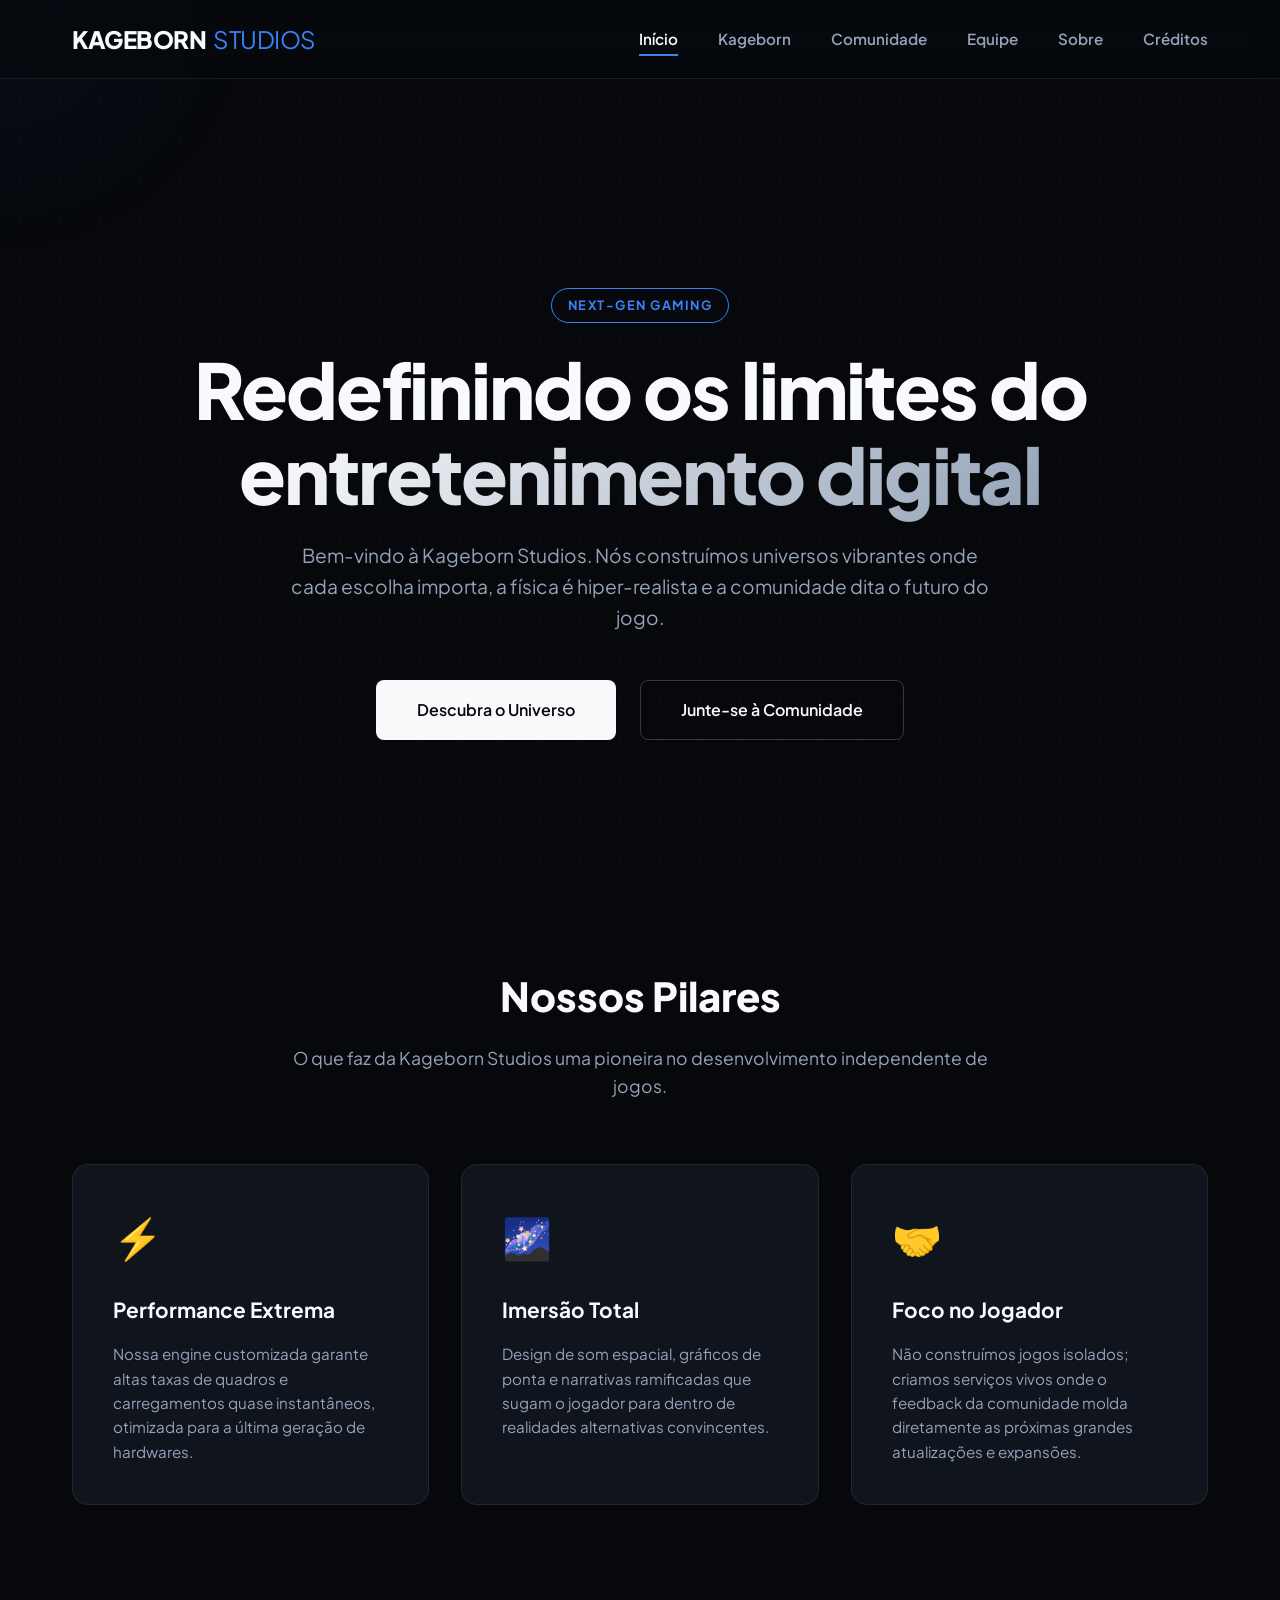
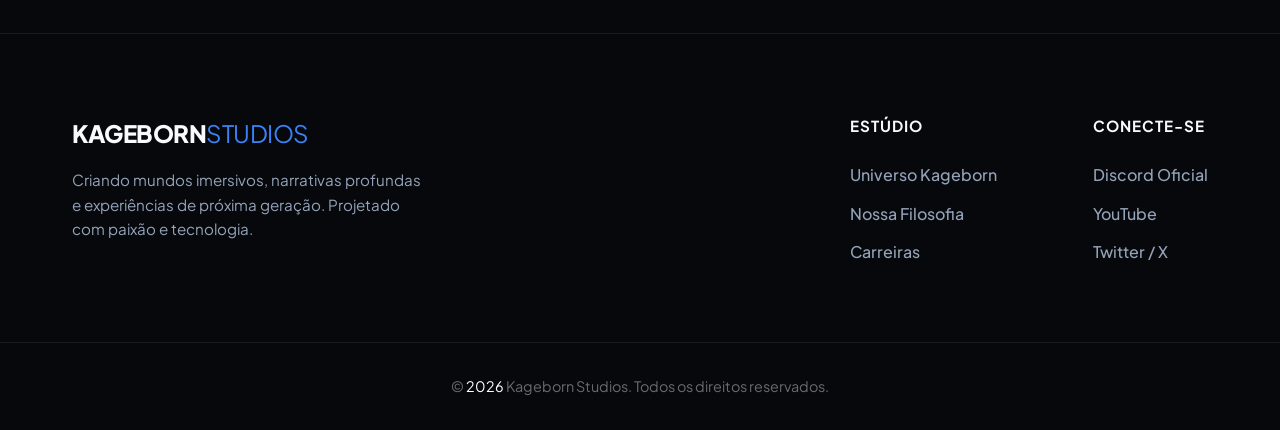
==== commit 2a83fc1a: "f" ====
--- a/index.html
+++ b/index.html
@@ -6,6 +6,7 @@
     <meta name="viewport" content="width=device-width, initial-scale=1.0">
     <title>Home | Kageborn Studios</title>
     <link rel="stylesheet" href="style.css">
+    <link rel="icon" href="png/logokageborn.png" type="image/x-icon">
     <link href="https://fonts.googleapis.com/css2?family=Plus+Jakarta+Sans:wght@300;400;600;800&display=swap"
         rel="stylesheet">
     <link rel="stylesheet" href="https://cdnjs.cloudflare.com/ajax/libs/font-awesome/6.0.0-beta3/css/all.min.css" />
@@ -18,9 +19,9 @@
         <div class="nav-container">
             <a href="https://kageborn.com/" class="logo">KAGEBORN<span>&nbsp STUDIOS</span></a>
             <nav class="nav-links">
-                <a href="https://kageborn.com/" class="nav-item ">Início</a>
+                <a href="https://kageborn.com/" class="nav-item active">Início</a>
                 <a href="kageborn" class="nav-item ">Kageborn</a>
-                <a href="community" class="nav-item active">Comunidade</a>
+                <a href="community" class="nav-item ">Comunidade</a>
                 <a href="team" class="nav-item ">Equipe</a>
                 <a href="about" class="nav-item ">Sobre</a>
                 <a href="credits" class="nav-item ">Créditos</a>
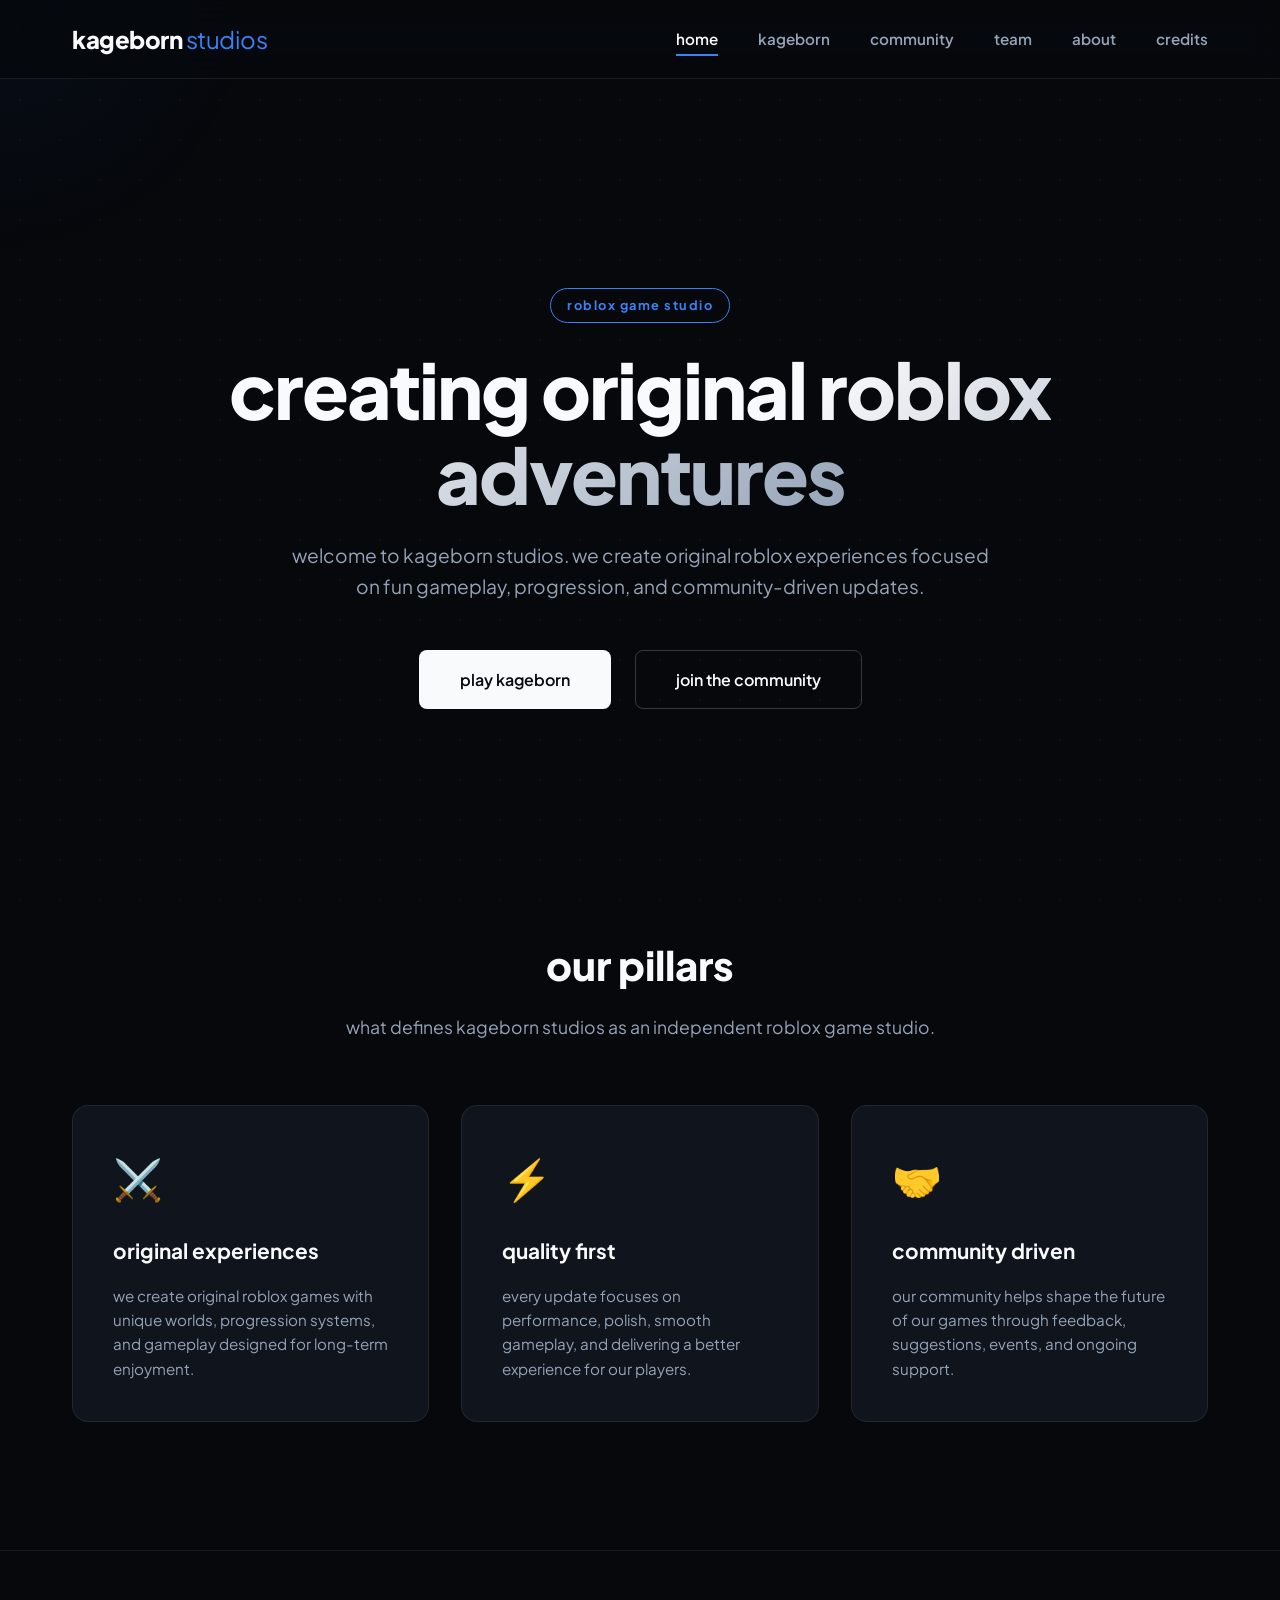
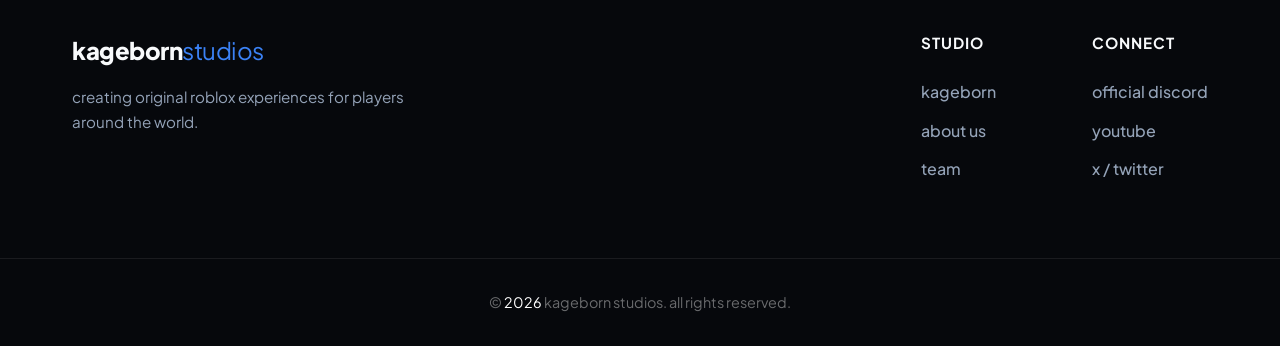
==== commit a3db1aa6: "I" ====
--- a/index.html
+++ b/index.html
@@ -1,10 +1,10 @@
 <!DOCTYPE html>
-<html lang="pt-BR">
+<html lang="en">
 
 <head>
     <meta charset="UTF-8">
     <meta name="viewport" content="width=device-width, initial-scale=1.0">
-    <title>Home | Kageborn Studios</title>
+    <title>home | kageborn studios</title>
     <link rel="stylesheet" href="style.css">
     <link rel="icon" href="png/logokageborn.png" type="image/x-icon">
     <link href="https://fonts.googleapis.com/css2?family=Plus+Jakarta+Sans:wght@300;400;600;800&display=swap"
@@ -17,14 +17,14 @@
 
     <header class="navbar">
         <div class="nav-container">
-            <a href="https://kageborn.com/" class="logo">KAGEBORN<span>&nbsp STUDIOS</span></a>
+            <a href="https://kageborn.com/" class="logo">kageborn<span>&nbsp;studios</span></a>
             <nav class="nav-links">
-                <a href="https://kageborn.com/" class="nav-item active">Início</a>
-                <a href="kageborn" class="nav-item ">Kageborn</a>
-                <a href="community" class="nav-item ">Comunidade</a>
-                <a href="team" class="nav-item ">Equipe</a>
-                <a href="about" class="nav-item ">Sobre</a>
-                <a href="credits" class="nav-item ">Créditos</a>
+                <a href="https://kageborn.com/" class="nav-item active">home</a>
+                <a href="kageborn" class="nav-item">kageborn</a>
+                <a href="community" class="nav-item">community</a>
+                <a href="team" class="nav-item">team</a>
+                <a href="about" class="nav-item">about</a>
+                <a href="credits" class="nav-item">credits</a>
             </nav>
             <button class="menu-toggle" id="menuToggle">
                 <span class="bar"></span>
@@ -38,13 +38,12 @@
 
         <section class="hero-section">
             <div class="container hero-container reveal">
-                <div class="hero-tag">NEXT-GEN GAMING</div>
-                <h1 class="hero-title">Redefinindo os limites do <span>entretenimento digital</span></h1>
-                <p class="hero-subtitle">Bem-vindo à Kageborn Studios. Nós construímos universos vibrantes onde cada
-                    escolha importa, a física é hiper-realista e a comunidade dita o futuro do jogo.</p>
+                <div class="hero-tag">roblox game studio</div>
+                <h1 class="hero-title">creating original <span>roblox adventures</span></h1>
+                <p class="hero-subtitle">welcome to kageborn studios. we create original roblox experiences focused on fun gameplay, progression, and community-driven updates.</p>
                 <div class="hero-actions">
-                    <a href="kageborn.html" class="btn btn-primary">Descubra o Universo</a>
-                    <a href="comunidade.html" class="btn btn-secondary">Junte-se à Comunidade</a>
+                    <a href="kageborn.html" class="btn btn-primary">play kageborn</a>
+                    <a href="community.html" class="btn btn-secondary">join the community</a>
                 </div>
             </div>
         </section>
@@ -52,27 +51,24 @@
         <section class="feature-section">
             <div class="container feature-container">
                 <div class="section-header reveal">
-                    <h2>Nossos Pilares</h2>
-                    <p>O que faz da Kageborn Studios uma pioneira no desenvolvimento independente de jogos.</p>
+                    <h2>our pillars</h2>
+                    <p>what defines kageborn studios as an independent roblox game studio.</p>
                 </div>
                 <div class="grid-3 reveal">
                     <div class="glass-card" data-tilt>
-                        <div class="card-icon">⚡</div>
-                        <h3>Performance Extrema</h3>
-                        <p>Nossa engine customizada garante altas taxas de quadros e carregamentos quase instantâneos,
-                            otimizada para a última geração de hardwares.</p>
+                        <div class="card-icon">⚔️</div>
+                        <h3>original experiences</h3>
+                        <p>we create original roblox games with unique worlds, progression systems, and gameplay designed for long-term enjoyment.</p>
                     </div>
                     <div class="glass-card" data-tilt>
-                        <div class="card-icon">🌌</div>
-                        <h3>Imersão Total</h3>
-                        <p>Design de som espacial, gráficos de ponta e narrativas ramificadas que sugam o jogador para
-                            dentro de realidades alternativas convincentes.</p>
+                        <div class="card-icon">⚡</div>
+                        <h3>quality first</h3>
+                        <p>every update focuses on performance, polish, smooth gameplay, and delivering a better experience for our players.</p>
                     </div>
                     <div class="glass-card" data-tilt>
                         <div class="card-icon">🤝</div>
-                        <h3>Foco no Jogador</h3>
-                        <p>Não construímos jogos isolados; criamos serviços vivos onde o feedback da comunidade molda
-                            diretamente as próximas grandes atualizações e expansões.</p>
+                        <h3>community driven</h3>
+                        <p>our community helps shape the future of our games through feedback, suggestions, events, and ongoing support.</p>
                     </div>
                 </div>
             </div>
@@ -83,29 +79,27 @@
     <footer class="footer">
         <div class="container footer-top">
             <div class="footer-brand">
-                <h2 class="logo">KAGEBORN<span>STUDIOS</span></h2>
-                <p>Criando mundos imersivos, narrativas profundas e experiências de próxima geração. Projetado com
-                    paixão e tecnologia.</p>
+                <h2 class="logo">kageborn<span>studios</span></h2>
+                <p>creating original roblox experiences for players around the world.</p>
             </div>
             <div class="footer-links-grid">
                 <div class="footer-column">
-                    <h4>Estúdio</h4>
-                    <a href="kageborn">Universo Kageborn</a>
-                    <a href="about">Nossa Filosofia</a>
-                    <a href="team">Carreiras</a>
+                    <h4>studio</h4>
+                    <a href="kageborn">kageborn</a>
+                    <a href="about">about us</a>
+                    <a href="team">team</a>
                 </div>
                 <div class="footer-column">
-                    <h4>Conecte-se</h4>
-                    <a href="comunidade">Discord Oficial</a>
-                    <a href="comunidade">YouTube</a>
-                    <a href="comunidade">Twitter / X</a>
+                    <h4>connect</h4>
+                    <a href="community">official discord</a>
+                    <a href="community">youtube</a>
+                    <a href="community">x / twitter</a>
                 </div>
             </div>
         </div>
         <div class="footer-bottom">
             <div class="container">
-                <p>&copy; <span id="current-year" style="color: #ffffff !important"></span> Kageborn Studios. Todos os
-                    direitos reservados.</p>
+                <p>&copy; <span id="current-year" style="color: #ffffff !important"></span> kageborn studios. all rights reserved.</p>
             </div>
         </div>
     </footer>
@@ -113,4 +107,4 @@
     <script src="script.js"></script>
 </body>
 
-</html>+</html>
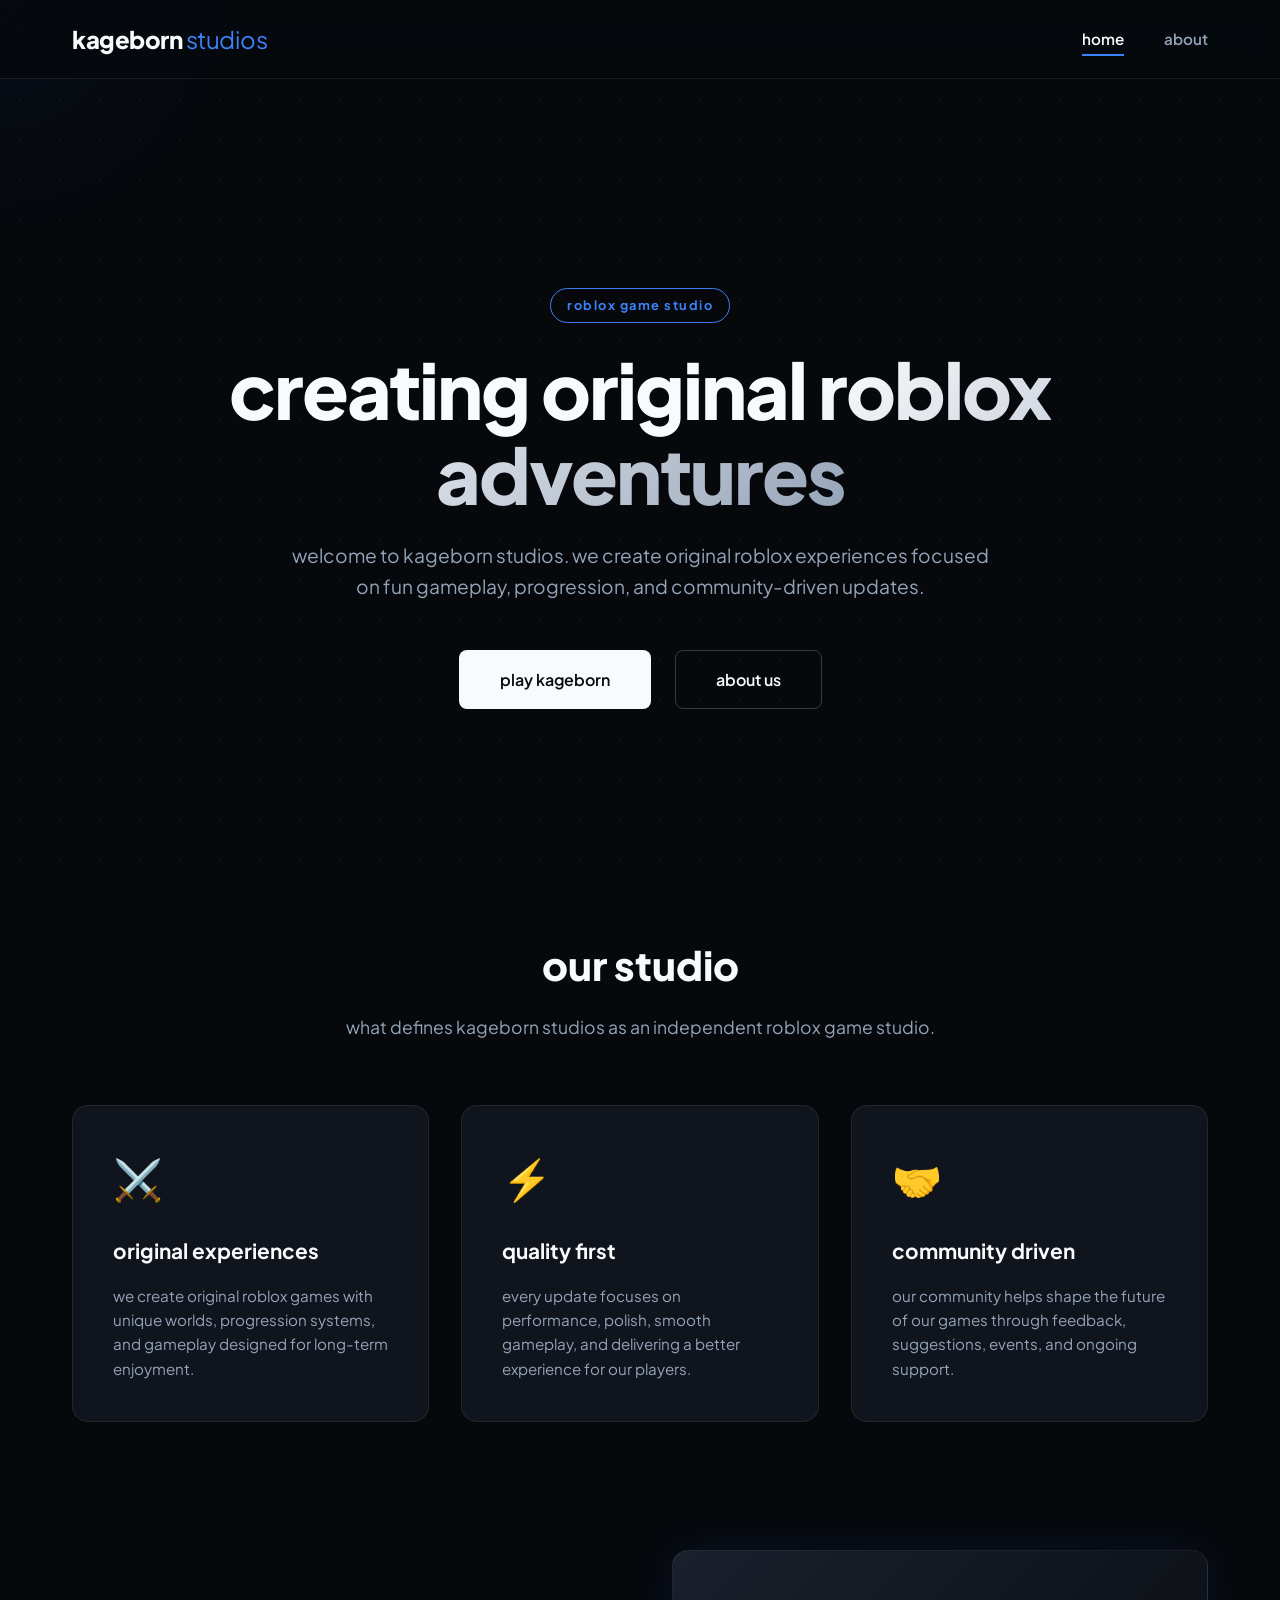
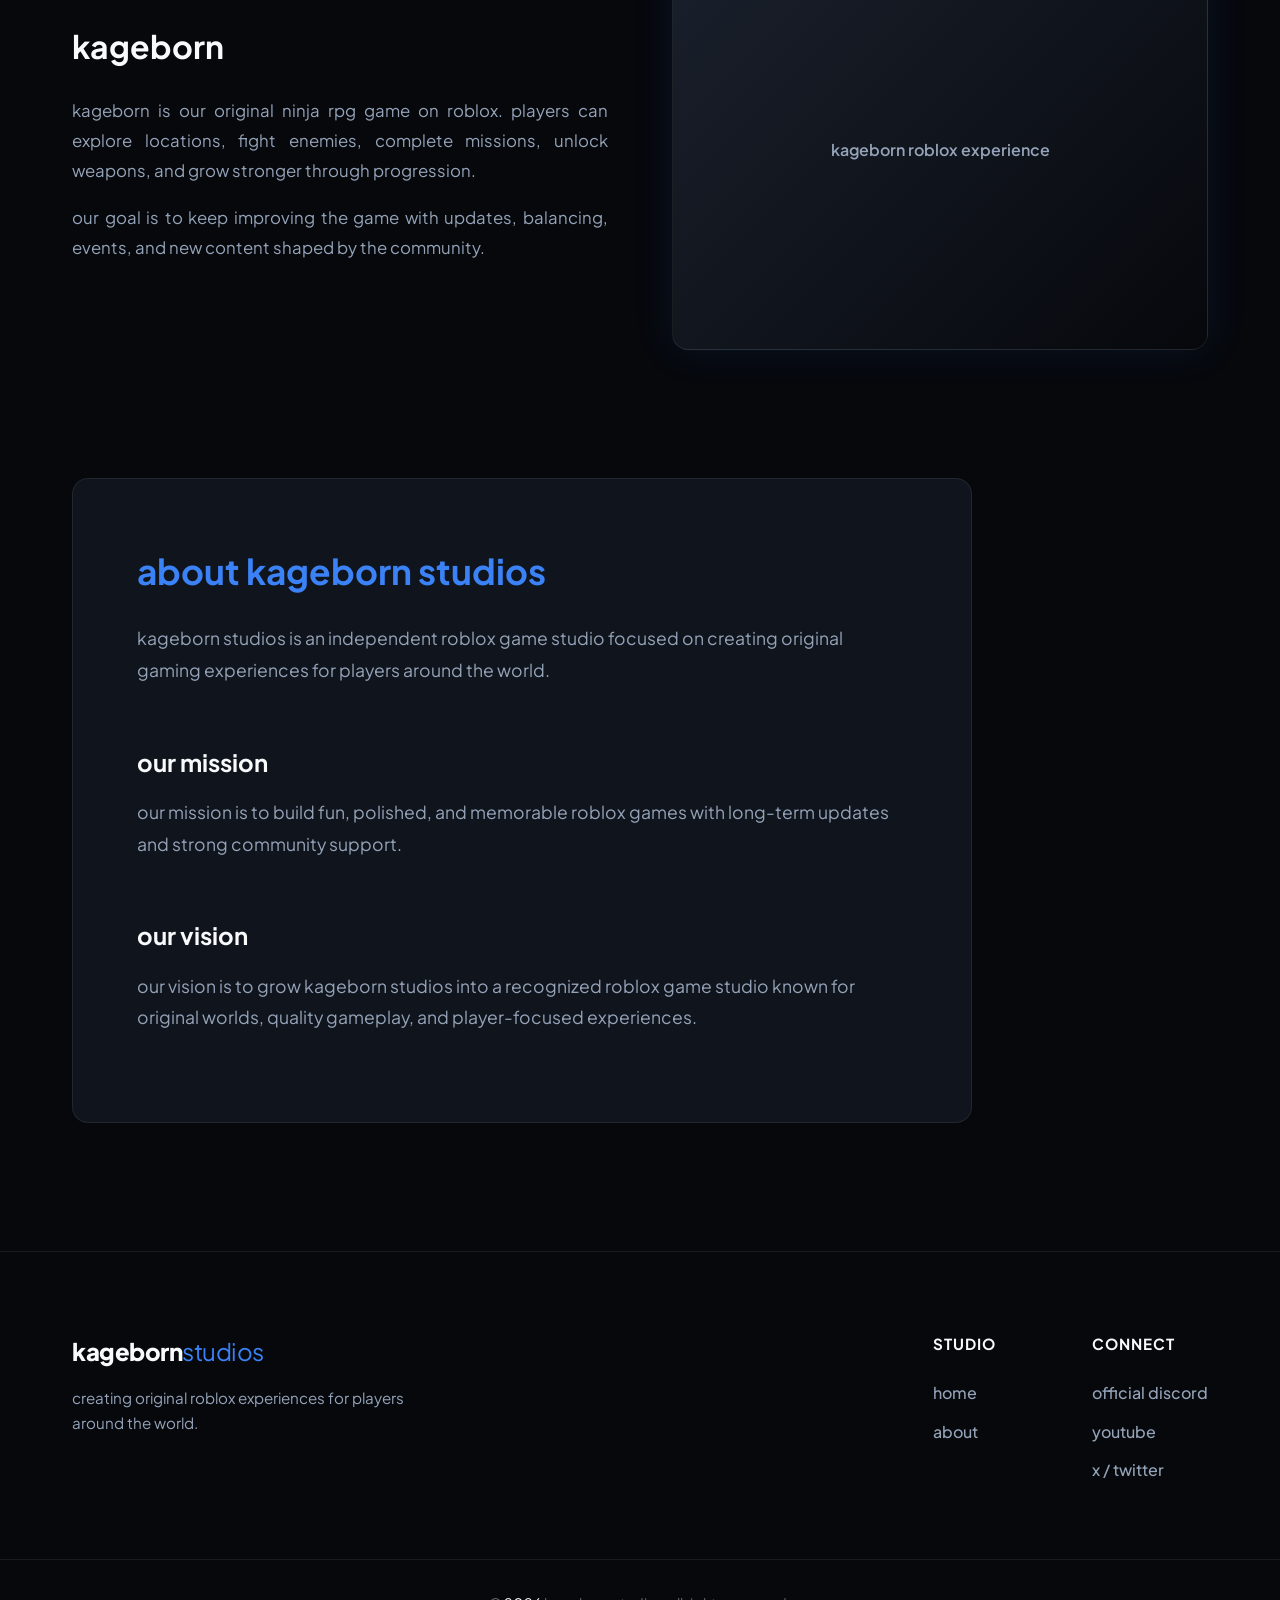
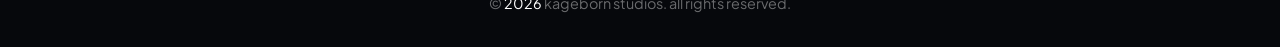
==== commit 8c5f5e32: "I" ====
--- a/index.html
+++ b/index.html
@@ -7,8 +7,7 @@
     <title>home | kageborn studios</title>
     <link rel="stylesheet" href="style.css">
     <link rel="icon" href="png/logokageborn.png" type="image/x-icon">
-    <link href="https://fonts.googleapis.com/css2?family=Plus+Jakarta+Sans:wght@300;400;600;800&display=swap"
-        rel="stylesheet">
+    <link href="https://fonts.googleapis.com/css2?family=Plus+Jakarta+Sans:wght@300;400;600;800&display=swap" rel="stylesheet">
     <link rel="stylesheet" href="https://cdnjs.cloudflare.com/ajax/libs/font-awesome/6.0.0-beta3/css/all.min.css" />
 </head>
 
@@ -18,14 +17,12 @@
     <header class="navbar">
         <div class="nav-container">
             <a href="https://kageborn.com/" class="logo">kageborn<span>&nbsp;studios</span></a>
+
             <nav class="nav-links">
-                <a href="https://kageborn.com/" class="nav-item active">home</a>
-                <a href="kageborn" class="nav-item">kageborn</a>
-                <a href="community" class="nav-item">community</a>
-                <a href="team" class="nav-item">team</a>
-                <a href="about" class="nav-item">about</a>
-                <a href="credits" class="nav-item">credits</a>
+                <a href="#home" class="nav-item active">home</a>
+                <a href="#about" class="nav-item">about</a>
             </nav>
+
             <button class="menu-toggle" id="menuToggle">
                 <span class="bar"></span>
                 <span class="bar"></span>
@@ -36,14 +33,17 @@
 
     <main class="main-content">
 
-        <section class="hero-section">
+        <section class="hero-section" id="home">
             <div class="container hero-container reveal">
                 <div class="hero-tag">roblox game studio</div>
                 <h1 class="hero-title">creating original <span>roblox adventures</span></h1>
-                <p class="hero-subtitle">welcome to kageborn studios. we create original roblox experiences focused on fun gameplay, progression, and community-driven updates.</p>
+                <p class="hero-subtitle">
+                    welcome to kageborn studios. we create original roblox experiences focused on fun gameplay, progression, and community-driven updates.
+                </p>
+
                 <div class="hero-actions">
-                    <a href="kageborn.html" class="btn btn-primary">play kageborn</a>
-                    <a href="community.html" class="btn btn-secondary">join the community</a>
+                    <a href="https://www.roblox.com/pt/games/104859382729740/kageborn" class="btn btn-primary">play kageborn</a>
+                    <a href="#about" class="btn btn-secondary">about us</a>
                 </div>
             </div>
         </section>
@@ -51,25 +51,71 @@
         <section class="feature-section">
             <div class="container feature-container">
                 <div class="section-header reveal">
-                    <h2>our pillars</h2>
+                    <h2>our studio</h2>
                     <p>what defines kageborn studios as an independent roblox game studio.</p>
                 </div>
+
                 <div class="grid-3 reveal">
                     <div class="glass-card" data-tilt>
                         <div class="card-icon">⚔️</div>
                         <h3>original experiences</h3>
                         <p>we create original roblox games with unique worlds, progression systems, and gameplay designed for long-term enjoyment.</p>
                     </div>
+
                     <div class="glass-card" data-tilt>
                         <div class="card-icon">⚡</div>
                         <h3>quality first</h3>
                         <p>every update focuses on performance, polish, smooth gameplay, and delivering a better experience for our players.</p>
                     </div>
+
                     <div class="glass-card" data-tilt>
                         <div class="card-icon">🤝</div>
                         <h3>community driven</h3>
                         <p>our community helps shape the future of our games through feedback, suggestions, events, and ongoing support.</p>
                     </div>
+                </div>
+            </div>
+        </section>
+
+        <section class="content-section">
+            <div class="container">
+                <div class="split-layout reveal">
+                    <div class="text-content">
+                        <h2>kageborn</h2>
+                        <p>
+                            kageborn is our original ninja rpg game on roblox. players can explore locations, fight enemies, complete missions, unlock weapons, and grow stronger through progression.
+                        </p>
+                        <p>
+                            our goal is to keep improving the game with updates, balancing, events, and new content shaped by the community.
+                        </p>
+                    </div>
+
+                    <div class="visual-content">
+                        <div class="image-placeholder abstract-glow" data-tilt>
+                            <span>kageborn roblox experience</span>
+                        </div>
+                    </div>
+                </div>
+            </div>
+        </section>
+
+        <section class="about-section" id="about">
+            <div class="container">
+                <div class="about-content glass-card reveal text-center-mobile">
+                    <h2>about kageborn studios</h2>
+                    <p>
+                        kageborn studios is an independent roblox game studio focused on creating original gaming experiences for players around the world.
+                    </p>
+
+                    <h3 class="mt-4">our mission</h3>
+                    <p>
+                        our mission is to build fun, polished, and memorable roblox games with long-term updates and strong community support.
+                    </p>
+
+                    <h3 class="mt-4">our vision</h3>
+                    <p>
+                        our vision is to grow kageborn studios into a recognized roblox game studio known for original worlds, quality gameplay, and player-focused experiences.
+                    </p>
                 </div>
             </div>
         </section>
@@ -82,13 +128,14 @@
                 <h2 class="logo">kageborn<span>studios</span></h2>
                 <p>creating original roblox experiences for players around the world.</p>
             </div>
+
             <div class="footer-links-grid">
                 <div class="footer-column">
                     <h4>studio</h4>
-                    <a href="kageborn">kageborn</a>
-                    <a href="about">about us</a>
-                    <a href="team">team</a>
+                    <a href="#home">home</a>
+                    <a href="#about">about</a>
                 </div>
+
                 <div class="footer-column">
                     <h4>connect</h4>
                     <a href="community">official discord</a>
@@ -97,6 +144,7 @@
                 </div>
             </div>
         </div>
+
         <div class="footer-bottom">
             <div class="container">
                 <p>&copy; <span id="current-year" style="color: #ffffff !important"></span> kageborn studios. all rights reserved.</p>
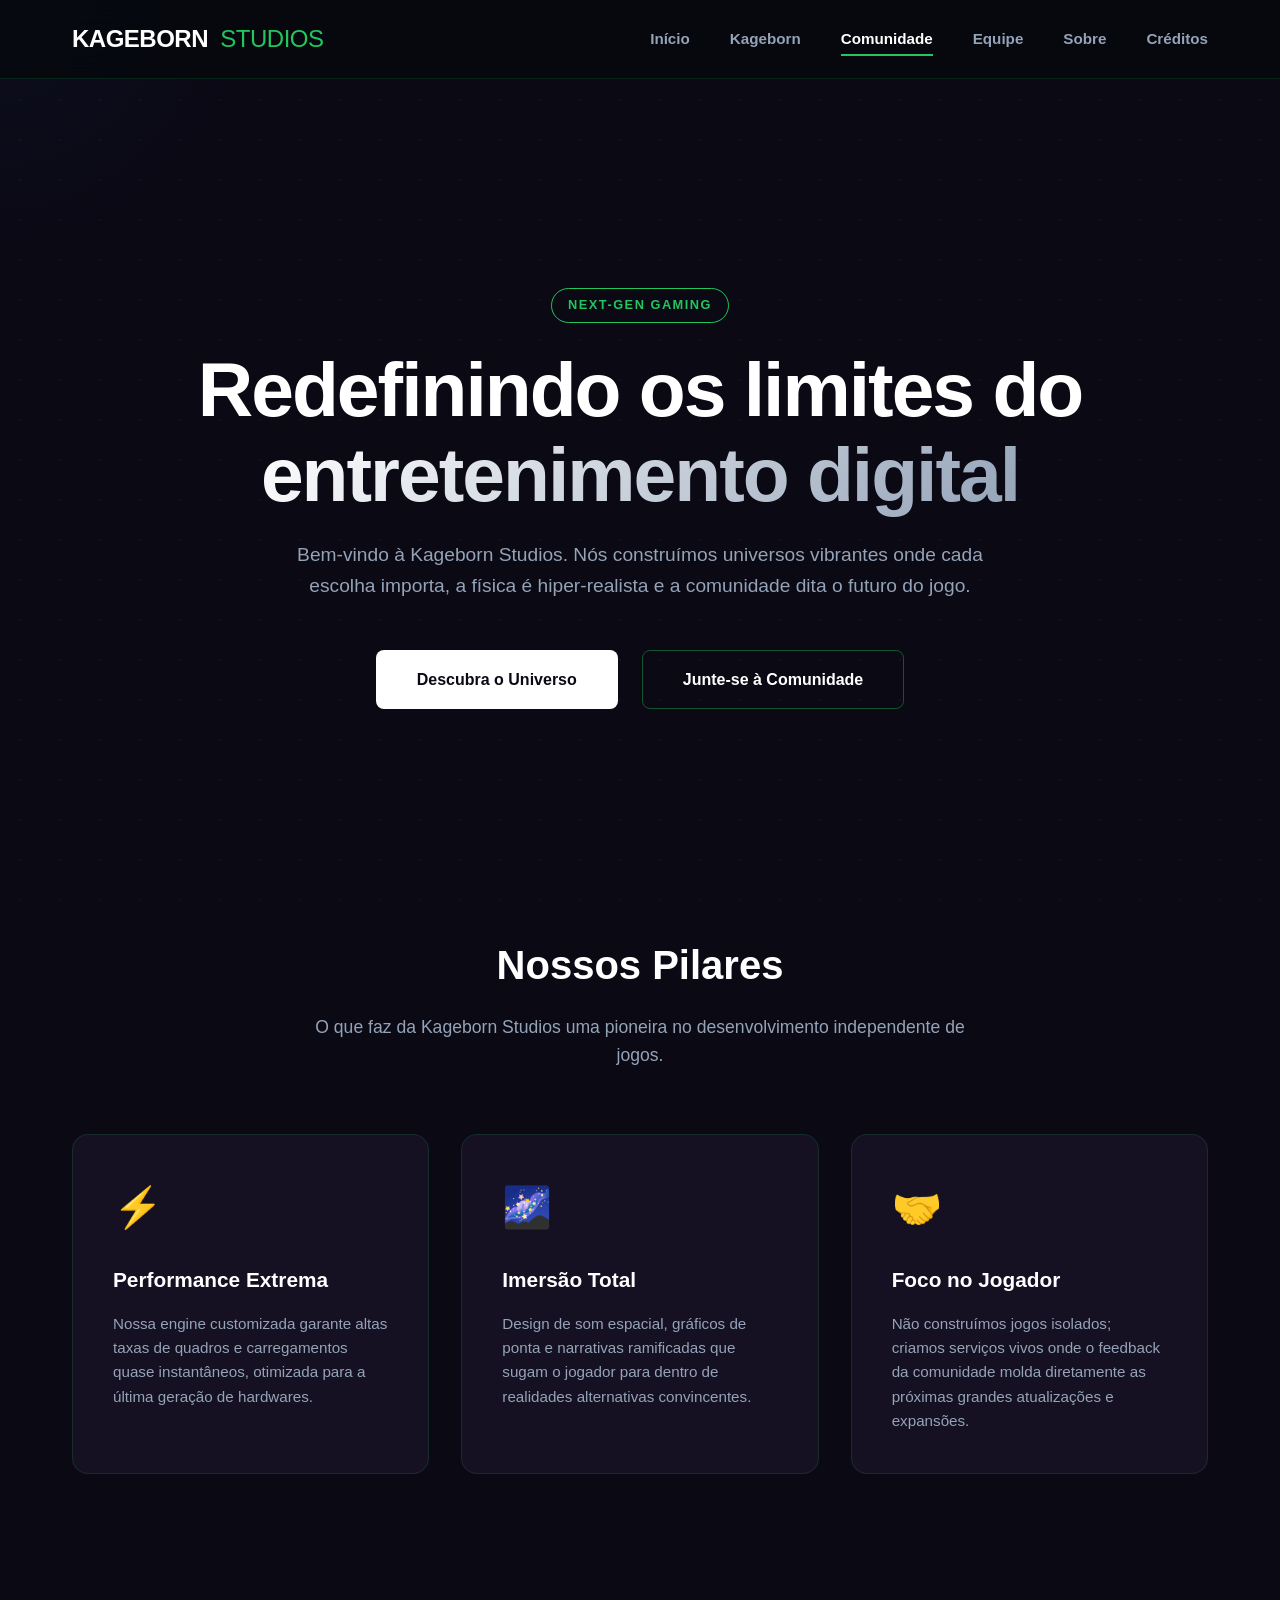
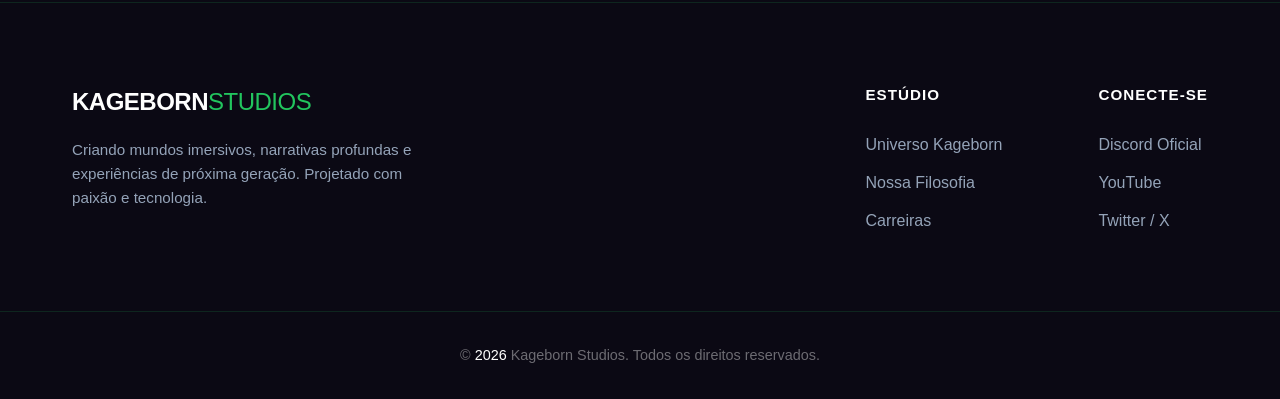
==== commit 55124033: "d" ====
--- a/index.html
+++ b/index.html
@@ -1,13 +1,13 @@
 <!DOCTYPE html>
-<html lang="en">
+<html lang="pt-BR">
 
 <head>
     <meta charset="UTF-8">
     <meta name="viewport" content="width=device-width, initial-scale=1.0">
-    <title>home | kageborn studios</title>
+    <title>Home | Kageborn Studios</title>
     <link rel="stylesheet" href="style.css">
-    <link rel="icon" href="png/logokageborn.png" type="image/x-icon">
-    <link href="https://fonts.googleapis.com/css2?family=Plus+Jakarta+Sans:wght@300;400;600;800&display=swap" rel="stylesheet">
+    <link href="https://fonts.googleapis.com/css2?family=Plus+Jakarta+Sans:wght@300;400;600;800&display=swap"
+        rel="stylesheet">
     <link rel="stylesheet" href="https://cdnjs.cloudflare.com/ajax/libs/font-awesome/6.0.0-beta3/css/all.min.css" />
 </head>
 
@@ -16,13 +16,15 @@
 
     <header class="navbar">
         <div class="nav-container">
-            <a href="https://kageborn.com/" class="logo">kageborn<span>&nbsp;studios</span></a>
-
+            <a href="https://kageborn.com/" class="logo">KAGEBORN<span>&nbsp STUDIOS</span></a>
             <nav class="nav-links">
-                <a href="#home" class="nav-item active">home</a>
-                <a href="#about" class="nav-item">about</a>
+                <a href="https://kageborn.com/" class="nav-item ">Início</a>
+                <a href="kageborn" class="nav-item ">Kageborn</a>
+                <a href="community" class="nav-item active">Comunidade</a>
+                <a href="team" class="nav-item ">Equipe</a>
+                <a href="about" class="nav-item ">Sobre</a>
+                <a href="credits" class="nav-item ">Créditos</a>
             </nav>
-
             <button class="menu-toggle" id="menuToggle">
                 <span class="bar"></span>
                 <span class="bar"></span>
@@ -33,17 +35,15 @@
 
     <main class="main-content">
 
-        <section class="hero-section" id="home">
+        <section class="hero-section">
             <div class="container hero-container reveal">
-                <div class="hero-tag">roblox game studio</div>
-                <h1 class="hero-title">creating original <span>roblox adventures</span></h1>
-                <p class="hero-subtitle">
-                    welcome to kageborn studios. we create original roblox experiences focused on fun gameplay, progression, and community-driven updates.
-                </p>
-
+                <div class="hero-tag">NEXT-GEN GAMING</div>
+                <h1 class="hero-title">Redefinindo os limites do <span>entretenimento digital</span></h1>
+                <p class="hero-subtitle">Bem-vindo à Kageborn Studios. Nós construímos universos vibrantes onde cada
+                    escolha importa, a física é hiper-realista e a comunidade dita o futuro do jogo.</p>
                 <div class="hero-actions">
-                    <a href="https://www.roblox.com/pt/games/104859382729740/kageborn" class="btn btn-primary">play kageborn</a>
-                    <a href="#about" class="btn btn-secondary">about us</a>
+                    <a href="kageborn.html" class="btn btn-primary">Descubra o Universo</a>
+                    <a href="comunidade.html" class="btn btn-secondary">Junte-se à Comunidade</a>
                 </div>
             </div>
         </section>
@@ -51,71 +51,28 @@
         <section class="feature-section">
             <div class="container feature-container">
                 <div class="section-header reveal">
-                    <h2>our studio</h2>
-                    <p>what defines kageborn studios as an independent roblox game studio.</p>
+                    <h2>Nossos Pilares</h2>
+                    <p>O que faz da Kageborn Studios uma pioneira no desenvolvimento independente de jogos.</p>
                 </div>
-
                 <div class="grid-3 reveal">
                     <div class="glass-card" data-tilt>
-                        <div class="card-icon">⚔️</div>
-                        <h3>original experiences</h3>
-                        <p>we create original roblox games with unique worlds, progression systems, and gameplay designed for long-term enjoyment.</p>
+                        <div class="card-icon">⚡</div>
+                        <h3>Performance Extrema</h3>
+                        <p>Nossa engine customizada garante altas taxas de quadros e carregamentos quase instantâneos,
+                            otimizada para a última geração de hardwares.</p>
                     </div>
-
                     <div class="glass-card" data-tilt>
-                        <div class="card-icon">⚡</div>
-                        <h3>quality first</h3>
-                        <p>every update focuses on performance, polish, smooth gameplay, and delivering a better experience for our players.</p>
+                        <div class="card-icon">🌌</div>
+                        <h3>Imersão Total</h3>
+                        <p>Design de som espacial, gráficos de ponta e narrativas ramificadas que sugam o jogador para
+                            dentro de realidades alternativas convincentes.</p>
                     </div>
-
                     <div class="glass-card" data-tilt>
                         <div class="card-icon">🤝</div>
-                        <h3>community driven</h3>
-                        <p>our community helps shape the future of our games through feedback, suggestions, events, and ongoing support.</p>
+                        <h3>Foco no Jogador</h3>
+                        <p>Não construímos jogos isolados; criamos serviços vivos onde o feedback da comunidade molda
+                            diretamente as próximas grandes atualizações e expansões.</p>
                     </div>
-                </div>
-            </div>
-        </section>
-
-        <section class="content-section">
-            <div class="container">
-                <div class="split-layout reveal">
-                    <div class="text-content">
-                        <h2>kageborn</h2>
-                        <p>
-                            kageborn is our original ninja rpg game on roblox. players can explore locations, fight enemies, complete missions, unlock weapons, and grow stronger through progression.
-                        </p>
-                        <p>
-                            our goal is to keep improving the game with updates, balancing, events, and new content shaped by the community.
-                        </p>
-                    </div>
-
-                    <div class="visual-content">
-                        <div class="image-placeholder abstract-glow" data-tilt>
-                            <span>kageborn roblox experience</span>
-                        </div>
-                    </div>
-                </div>
-            </div>
-        </section>
-
-        <section class="about-section" id="about">
-            <div class="container">
-                <div class="about-content glass-card reveal text-center-mobile">
-                    <h2>about kageborn studios</h2>
-                    <p>
-                        kageborn studios is an independent roblox game studio focused on creating original gaming experiences for players around the world.
-                    </p>
-
-                    <h3 class="mt-4">our mission</h3>
-                    <p>
-                        our mission is to build fun, polished, and memorable roblox games with long-term updates and strong community support.
-                    </p>
-
-                    <h3 class="mt-4">our vision</h3>
-                    <p>
-                        our vision is to grow kageborn studios into a recognized roblox game studio known for original worlds, quality gameplay, and player-focused experiences.
-                    </p>
                 </div>
             </div>
         </section>
@@ -125,29 +82,29 @@
     <footer class="footer">
         <div class="container footer-top">
             <div class="footer-brand">
-                <h2 class="logo">kageborn<span>studios</span></h2>
-                <p>creating original roblox experiences for players around the world.</p>
+                <h2 class="logo">KAGEBORN<span>STUDIOS</span></h2>
+                <p>Criando mundos imersivos, narrativas profundas e experiências de próxima geração. Projetado com
+                    paixão e tecnologia.</p>
             </div>
-
             <div class="footer-links-grid">
                 <div class="footer-column">
-                    <h4>studio</h4>
-                    <a href="#home">home</a>
-                    <a href="#about">about</a>
+                    <h4>Estúdio</h4>
+                    <a href="kageborn">Universo Kageborn</a>
+                    <a href="about">Nossa Filosofia</a>
+                    <a href="team">Carreiras</a>
                 </div>
-
                 <div class="footer-column">
-                    <h4>connect</h4>
-                    <a href="community">official discord</a>
-                    <a href="community">youtube</a>
-                    <a href="community">x / twitter</a>
+                    <h4>Conecte-se</h4>
+                    <a href="comunidade">Discord Oficial</a>
+                    <a href="comunidade">YouTube</a>
+                    <a href="comunidade">Twitter / X</a>
                 </div>
             </div>
         </div>
-
         <div class="footer-bottom">
             <div class="container">
-                <p>&copy; <span id="current-year" style="color: #ffffff !important"></span> kageborn studios. all rights reserved.</p>
+                <p>&copy; <span id="current-year" style="color: #ffffff !important"></span> Kageborn Studios. Todos os
+                    direitos reservados.</p>
             </div>
         </div>
     </footer>
@@ -155,4 +112,4 @@
     <script src="script.js"></script>
 </body>
 
-</html>
+</html>
--- a/style.css
+++ b/style.css
@@ -1,19 +1,30 @@
 /* ==========================================================================
-   VARIÁVEIS - KAGEBORN STUDIOS
+   VARIÁVEIS - KAGEBORN STUDIOS (Estilo Roblox XP Farm)
    ========================================================================== */
 :root {
-    --bg-dark: #06080c;
-    --surface: #10141c;
-    --surface-light: #1a202c;
-    --accent: #3b82f6;
-    /* Azul energético e limpo */
-    --accent-hover: #60a5fa;
-    --text-main: #f8fafc;
+    /* Fundos puxados para um roxo/azul marinho muito escuro, estilo "Void/Abismo" */
+    --bg-dark: #0b0914; 
+    --surface: #151122; 
+    --surface-light: #201a33; 
+
+    /* Verde "Toxic/XP" vibrante no lugar do azul corporativo */
+    --accent: #22c55e; 
+    --accent-hover: #4ade80; 
+    
+    /* Adicionando uma cor secundária para botões ou destaques (Ex: Rebirth) */
+    --secondary: #a855f7; 
+
+    --text-main: #ffffff;
     --text-muted: #94a3b8;
-    --border: rgba(255, 255, 255, 0.08);
-    --border-hover: rgba(255, 255, 255, 0.2);
-    --transition: all 0.4s cubic-bezier(0.25, 1, 0.5, 1);
-    --font-main: 'Plus Jakarta Sans', sans-serif;
+    
+    /* Bordas com um leve tom do verde de XP para dar uma sensação de "item mágico" */
+    --border: rgba(34, 197, 94, 0.15); 
+    --border-hover: rgba(34, 197, 94, 0.4); 
+    
+    --transition: all 0.3s cubic-bezier(0.25, 1, 0.5, 1);
+    
+    /* Mudando para uma fonte mais grossa e arredondada */
+    --font-main: 'Nunito', sans-serif; 
 }
 
 /* ==========================================================================
